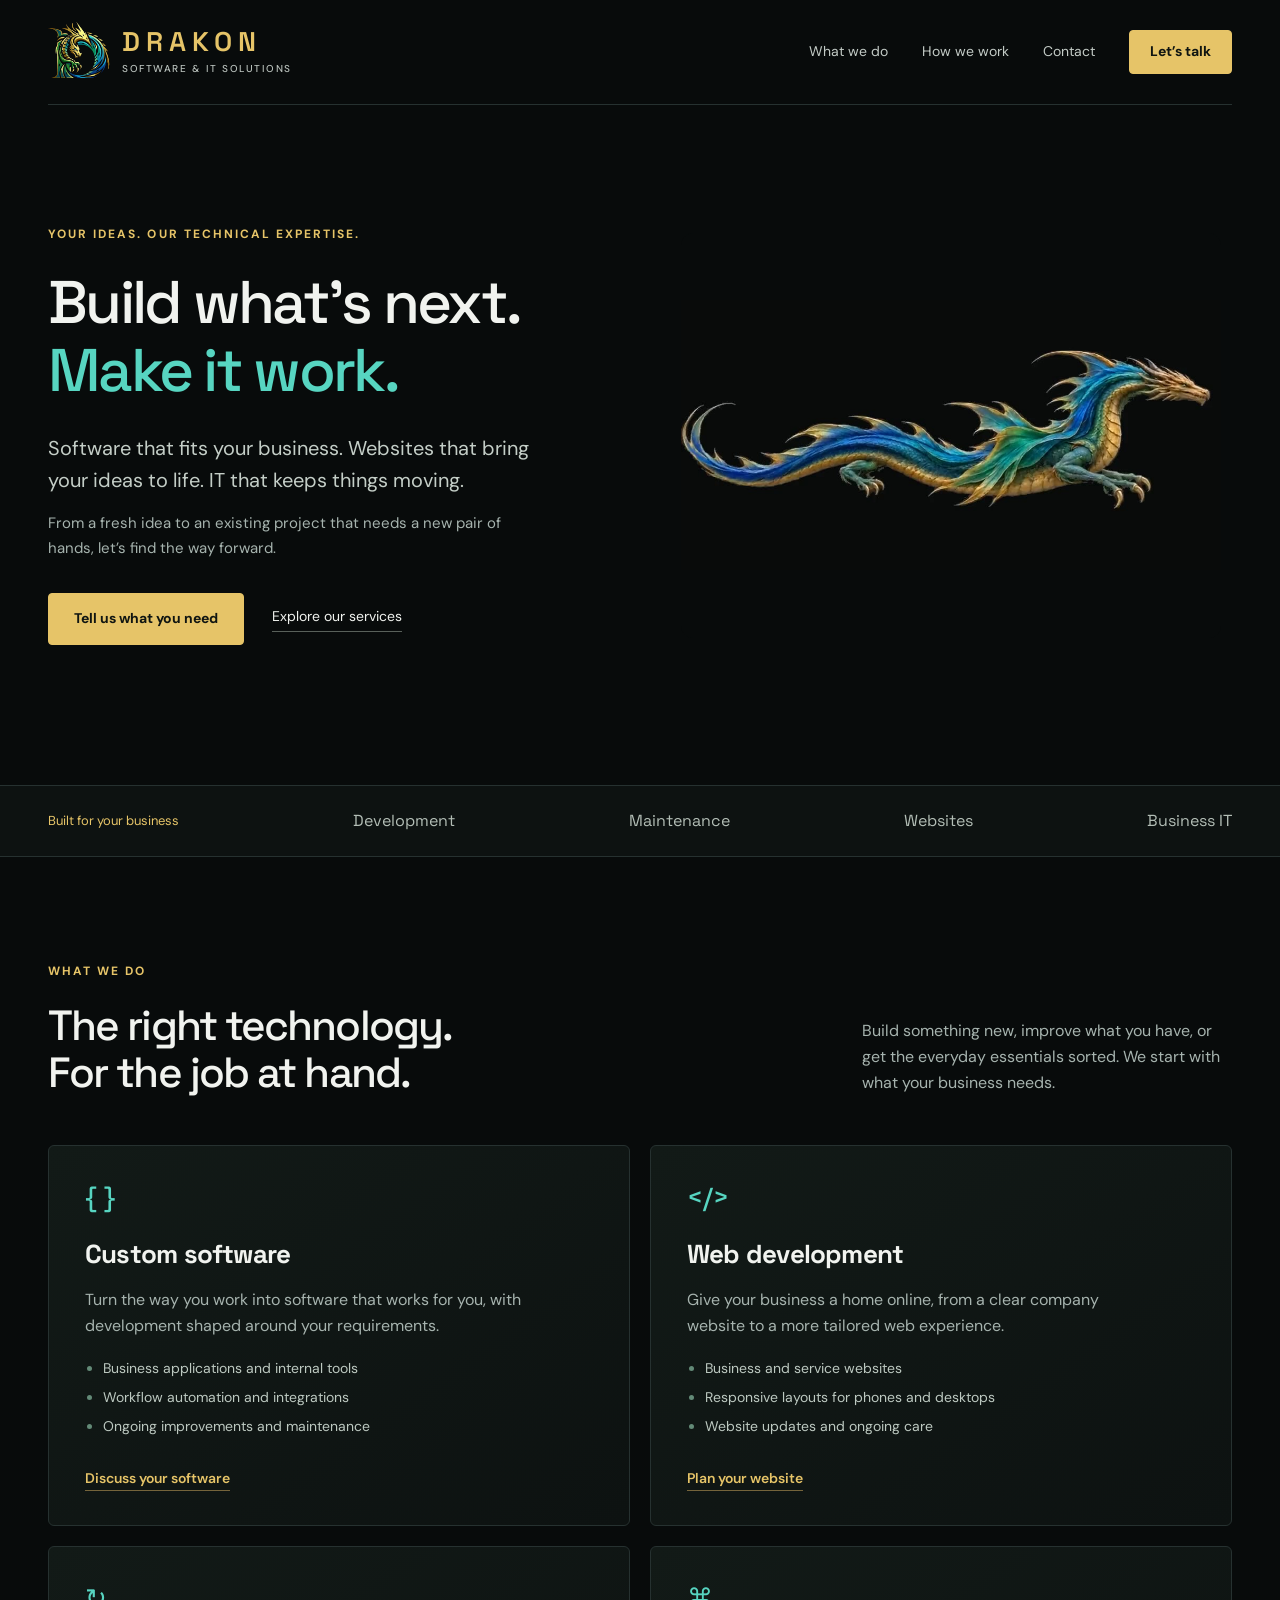
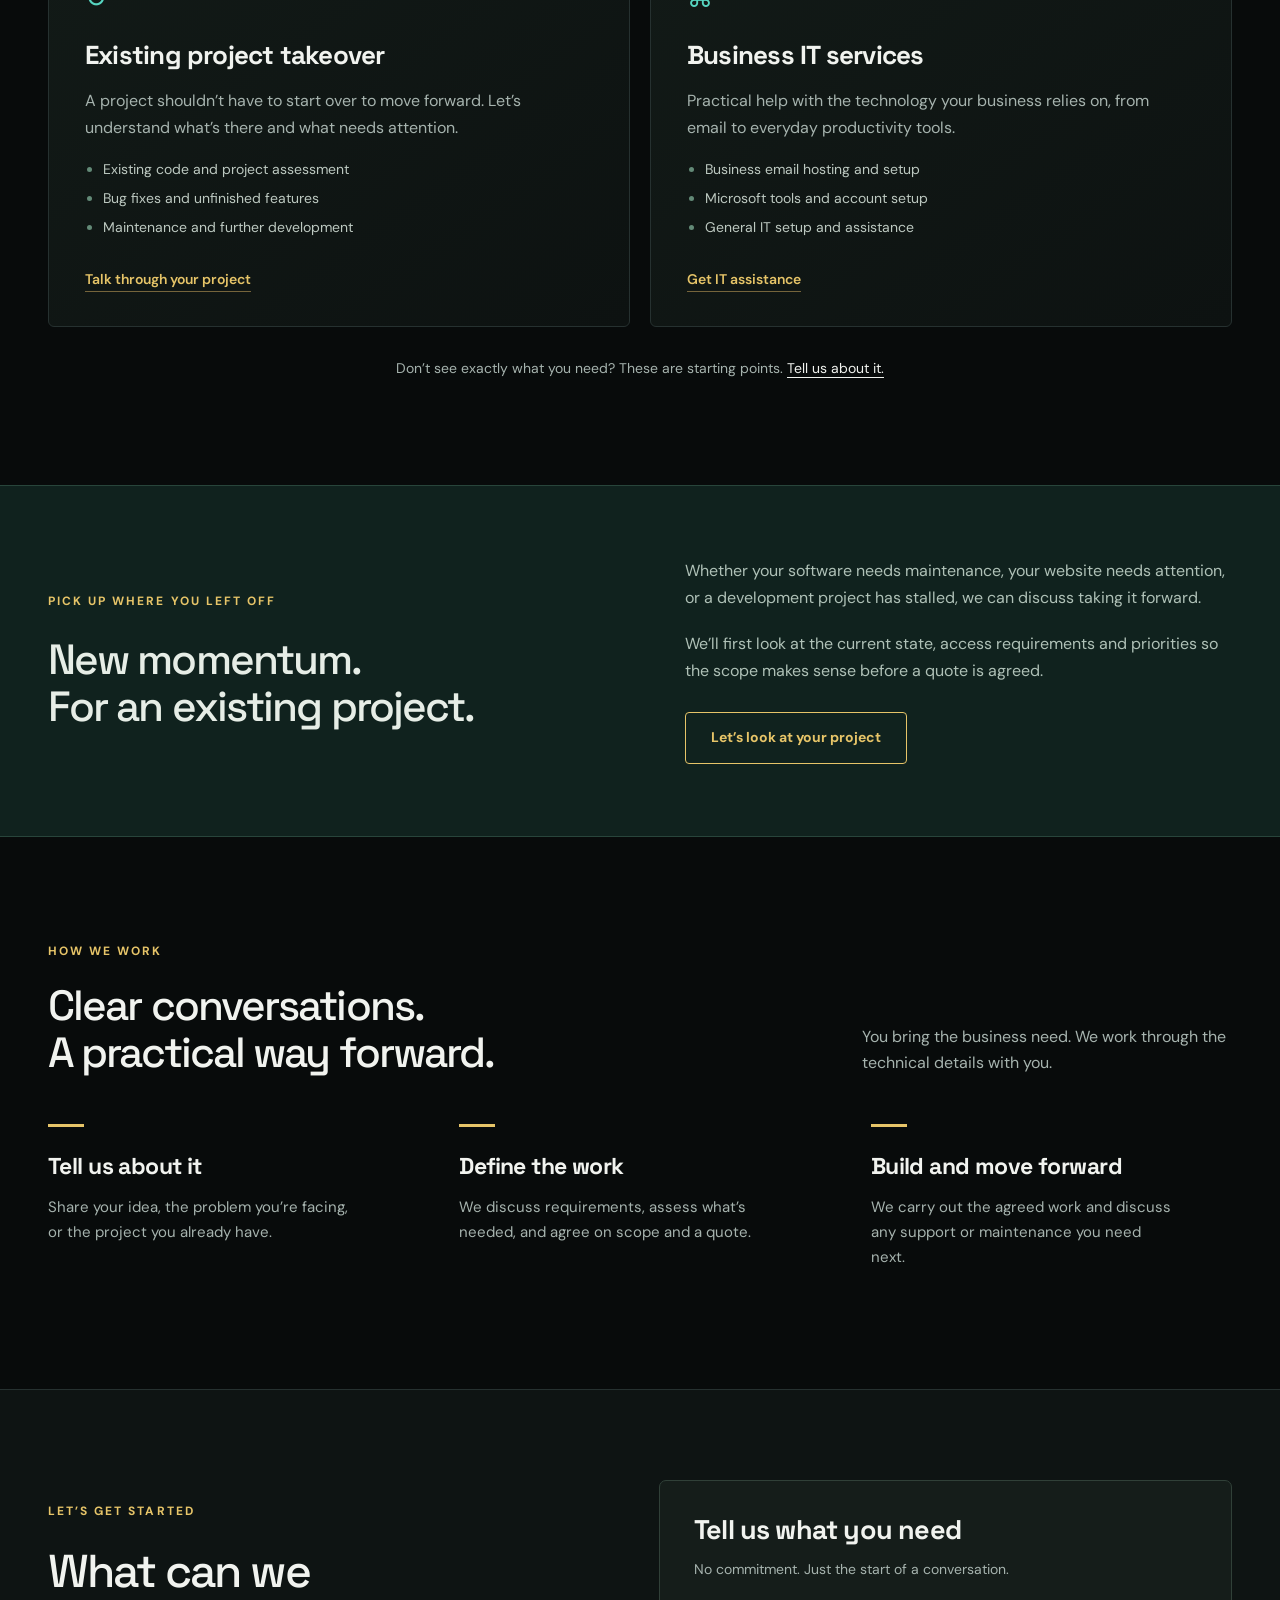
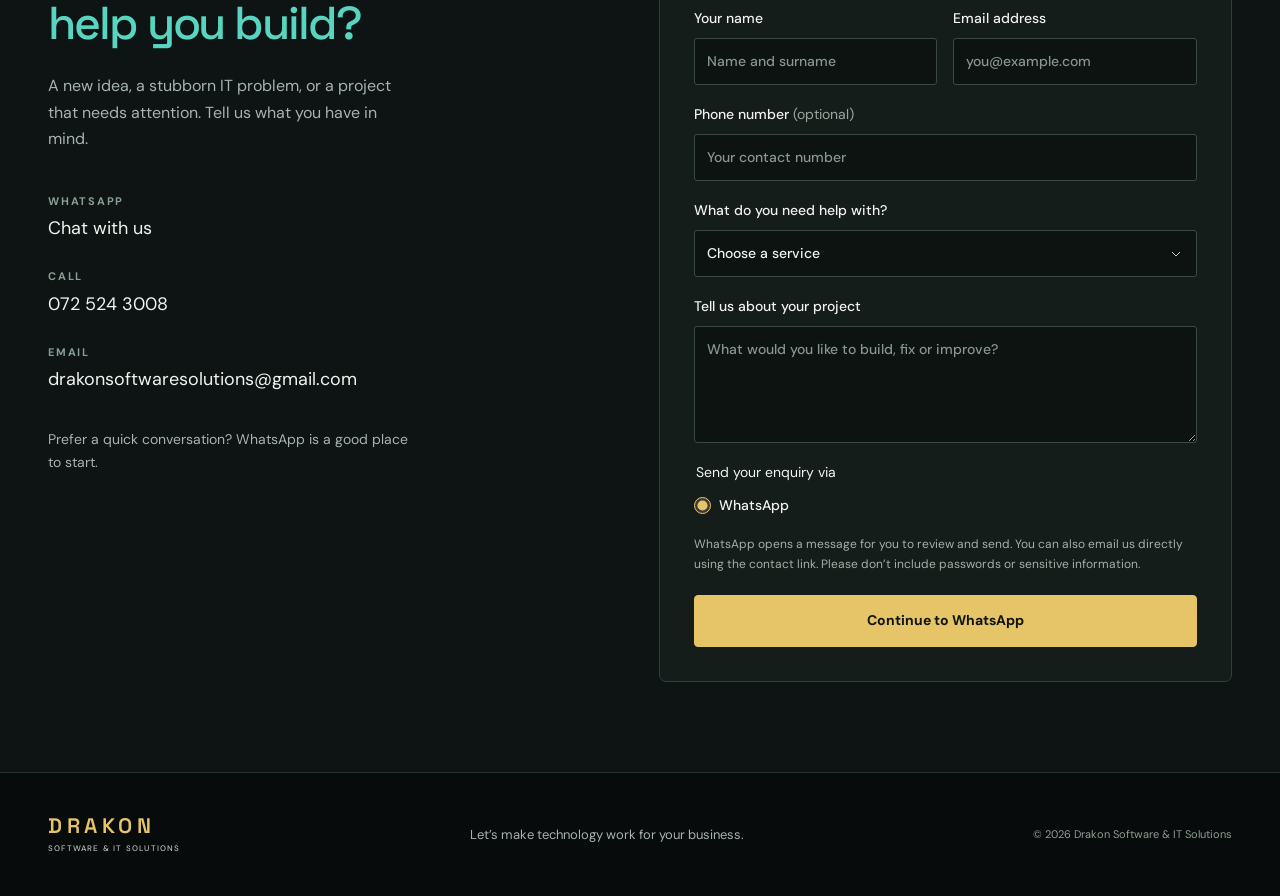
==== index.html @ 8f84fca7 "Blend dragon flight background into homepage Replace the grey video backdrop with the website dark b" ====
<!doctype html>
<html lang="en">
<head>
  <meta charset="utf-8"><meta name="viewport" content="width=device-width,initial-scale=1">
  <title>Drakon Software &amp; IT Solutions | Software, Websites &amp; IT</title>
  <meta name="description" content="Custom software development, maintenance, existing project takeovers, websites and practical business IT services. Talk to Drakon about your next project.">
  <meta name="theme-color" content="#080b0b">
  <link rel="stylesheet" href="styles.css?v=flight2"><script src="app.js?v=dragon1" defer></script><script type="module" src="dragon-video.js?v=1"></script>
</head>
<body>
  <a class="skip" href="#main">Skip to content</a>
  <header class="header"><a class="brand-lockup" href="#" aria-label="Drakon Software and IT Solutions home"><span class="header-logo" aria-hidden="true"><img src="drakon-primary.png" alt="" width="96" height="96"></span><span class="wordmark">DRAKON<span>SOFTWARE &amp; IT SOLUTIONS</span></span></a><button class="menu-toggle" aria-label="Open navigation" aria-expanded="false" aria-controls="navigation">Menu</button><nav id="navigation" aria-label="Main navigation"><a href="#services">What we do</a><a href="#approach">How we work</a><a href="#contact">Contact</a><a class="button small" href="#quote">Let’s talk</a></nav></header>
  <main id="main">
    <section class="hero wrap"><div class="hero-copy"><p class="eyebrow">YOUR IDEAS. OUR TECHNICAL EXPERTISE.</p><h1>Build what’s next.<br><span>Make it work.</span></h1><p class="intro">Software that fits your business. Websites that bring your ideas to life. IT that keeps things moving.</p><p class="hero-detail">From a fresh idea to an existing project that needs a new pair of hands, let’s find the way forward.</p><div class="actions"><a class="button" href="#quote">Tell us what you need</a><a class="text-link" href="#services">Explore our services</a></div></div><div class="hero-brand dragon-stage dragon-video-stage"><video class="dragon-video" autoplay muted loop playsinline preload="metadata" poster="drakon-flight-poster.jpg?v=2" width="1024" height="512" aria-label="Realistic gold, teal and blue Drakon dragon in circular flight"><source src="drakon-flight.mp4?v=2" type="video/mp4"></video><button class="dragon-video-control" type="button" aria-label="Pause dragon animation" aria-pressed="false"></button></div></section>
    <div class="service-strip"><div class="wrap strip-inner"><span>Built for your business</span><span>Development</span><span>Maintenance</span><span>Websites</span><span>Business IT</span></div></div>
    <section class="wrap section" id="services"><div class="section-heading"><div><p class="eyebrow">WHAT WE DO</p><h2>The right technology.<br>For the job at hand.</h2></div><p>Build something new, improve what you have, or get the everyday essentials sorted. We start with what your business needs.</p></div><div class="services-grid">
      <article class="service"><span class="service-icon" aria-hidden="true">{ }</span><h3>Custom software</h3><p>Turn the way you work into software that works for you, with development shaped around your requirements.</p><ul><li>Business applications and internal tools</li><li>Workflow automation and integrations</li><li>Ongoing improvements and maintenance</li></ul><a href="#quote" data-service="Custom software development">Discuss your software</a></article>
      <article class="service"><span class="service-icon" aria-hidden="true">&lt;/&gt;</span><h3>Web development</h3><p>Give your business a home online, from a clear company website to a more tailored web experience.</p><ul><li>Business and service websites</li><li>Responsive layouts for phones and desktops</li><li>Website updates and ongoing care</li></ul><a href="#quote" data-service="Website development">Plan your website</a></article>
      <article class="service"><span class="service-icon" aria-hidden="true">↻</span><h3>Existing project takeover</h3><p>A project shouldn’t have to start over to move forward. Let’s understand what’s there and what needs attention.</p><ul><li>Existing code and project assessment</li><li>Bug fixes and unfinished features</li><li>Maintenance and further development</li></ul><a href="#quote" data-service="Existing project takeover">Talk through your project</a></article>
      <article class="service"><span class="service-icon" aria-hidden="true">⌘</span><h3>Business IT services</h3><p>Practical help with the technology your business relies on, from email to everyday productivity tools.</p><ul><li>Business email hosting and setup</li><li>Microsoft tools and account setup</li><li>General IT setup and assistance</li></ul><a href="#quote" data-service="Business IT services">Get IT assistance</a></article>
    </div><p class="services-note">Don’t see exactly what you need? These are starting points. <a href="#quote" data-service="Something else">Tell us about it.</a></p></section>
    <section class="takeover"><div class="wrap takeover-inner"><div><p class="eyebrow">PICK UP WHERE YOU LEFT OFF</p><h2>New momentum.<br>For an existing project.</h2></div><div><p>Whether your software needs maintenance, your website needs attention, or a development project has stalled, we can discuss taking it forward.</p><p>We’ll first look at the current state, access requirements and priorities so the scope makes sense before a quote is agreed.</p><a class="button outline" href="#quote" data-service="Existing project takeover">Let’s look at your project</a></div></div></section>
    <section class="wrap section" id="approach"><div class="section-heading"><div><p class="eyebrow">HOW WE WORK</p><h2>Clear conversations.<br>A practical way forward.</h2></div><p>You bring the business need. We work through the technical details with you.</p></div><div class="steps"><article><span class="step-line"></span><h3>Tell us about it</h3><p>Share your idea, the problem you’re facing, or the project you already have.</p></article><article><span class="step-line"></span><h3>Define the work</h3><p>We discuss requirements, assess what’s needed, and agree on scope and a quote.</p></article><article><span class="step-line"></span><h3>Build and move forward</h3><p>We carry out the agreed work and discuss any support or maintenance you need next.</p></article></div></section>
    <section class="contact-section" id="contact"><div class="wrap contact-layout"><div class="contact-copy"><p class="eyebrow">LET’S GET STARTED</p><h2>What can we<br><span>help you build?</span></h2><p>A new idea, a stubborn IT problem, or a project that needs attention. Tell us what you have in mind.</p><div class="contact-links"><a href="https://wa.me/27725243008" target="_blank" rel="noopener noreferrer"><span>WHATSAPP</span>Chat with us</a><a href="tel:+27725243008"><span>CALL</span>072 524 3008</a><a href="mailto:drakonsoftwaresolutions@gmail.com"><span>EMAIL</span>drakonsoftwaresolutions@gmail.com</a></div><p class="contact-note">Prefer a quick conversation? WhatsApp is a good place to start.</p></div>
    <form id="quote" class="quote-form" data-email-endpoint=""><div class="spam-trap" aria-hidden="true"><label>Leave this field empty<input name="_gotcha" type="text" tabindex="-1" autocomplete="off"></label></div><h3>Tell us what you need</h3><p>No commitment. Just the start of a conversation.</p><div class="form-row"><label>Your name<input name="name" autocomplete="name" required maxlength="100" placeholder="Name and surname"></label><label>Email address<input type="email" name="email" autocomplete="email" required maxlength="200" placeholder="you@example.com"></label></div><label>Phone number <span class="optional">(optional)</span><input type="tel" name="phone" autocomplete="tel" maxlength="40" placeholder="Your contact number"></label><label>What do you need help with?<select name="service" required><option value="">Choose a service</option>Custom software development</option><option>Software maintenance</option><option>Existing project takeover</option><option>Website development</option><option>Business IT services</option><option>Something else</option></select></label><label>Tell us about your project<textarea name="details" required minlength="10" maxlength="5000" rows="4" placeholder="What would you like to build, fix or improve?"></textarea></label><fieldset><legend>Send your enquiry via</legend><label class="radio"><input type="radio" name="channel" value="whatsapp" checked> WhatsApp</label><label class="radio"><input type="radio" name="channel" value="email" disabled> Email</label></fieldset><p class="form-note">WhatsApp opens a message for you to review and send. You can also email us directly using the contact link. Please don’t include passwords or sensitive information.</p><button class="button submit" type="submit">Continue to WhatsApp</button><p class="form-status" role="status" aria-live="polite"></p></form></div></section>
  </main>
  <footer class="wrap footer"><a class="wordmark" href="#">DRAKON<span>SOFTWARE &amp; IT SOLUTIONS</span></a><p>Let’s make technology work for your business.</p><span>© <span id="year">2026</span> Drakon Software &amp; IT Solutions</span></footer>
</body></html>
---- styles.css ----
@import url('https://fonts.googleapis.com/css2?family=DM+Sans:wght@400;450;500;600;700&family=Space+Grotesk:wght@400;500;600;700&display=swap');
:root{color-scheme:dark;--bg:#080b0b;--panel:#101616;--line:#263130;--text:#f1f3ef;--muted:#a6b3ae;--gold:#e6c468;--teal:#57d5c1}*{box-sizing:border-box}html{scroll-behavior:smooth;scroll-padding-top:100px}body{margin:0;background:var(--bg);color:var(--text);font-family:'DM Sans',sans-serif;font-size:16px;line-height:1.65}a{color:inherit;text-decoration:none}button,input,textarea,select{font:inherit}button,a,input,textarea,select{-webkit-tap-highlight-color:transparent}a:focus-visible,button:focus-visible,input:focus-visible,select:focus-visible,textarea:focus-visible{outline:2px solid var(--teal);outline-offset:5px}.wrap{width:min(1200px,calc(100% - 96px));margin-inline:auto}.header{min-height:105px;width:min(1340px,calc(100% - 96px));margin:auto;display:flex;align-items:center;justify-content:space-between;gap:32px;border-bottom:1px solid var(--line)}.wordmark{font-family:'Space Grotesk',sans-serif;font-size:27px;font-weight:600;letter-spacing:.22em;line-height:1.25;color:var(--gold)}.wordmark span{display:block;color:#b9c1bc;font:500 10px/2 'DM Sans',sans-serif;letter-spacing:.15em}.header nav{display:flex;align-items:center;gap:34px;font-size:14px}.header nav>a:not(.button){color:#c3cbc6}.header nav>a:hover,.text-link:hover,.service a:hover{color:var(--gold)}.button{display:inline-flex;justify-content:center;align-items:center;min-height:52px;padding:13px 25px;background:var(--gold);border:1px solid var(--gold);border-radius:4px;color:#101511;font-weight:700;font-size:14px;cursor:pointer;transition:background .2s,transform .2s}.button:hover{background:#f4d788;transform:translateY(-2px)}.button.small{min-height:43px;padding:9px 20px}.menu-toggle{display:none}.hero{display:grid;grid-template-columns:1.1fr 1fr;align-items:center;gap:26px;min-height:680px;padding-block:65px 85px}.eyebrow{font-size:12px;letter-spacing:.17em;font-weight:700;color:var(--gold);margin:0 0 24px}h1,h2,h3{font-family:'Space Grotesk',sans-serif;letter-spacing:-.045em;line-height:1.12;margin:0}h1{font-size:clamp(44px,4.7vw,69px);font-weight:500}h1 span{color:var(--teal)}.intro{font-size:20px;line-height:1.6;color:#c4cec7;max-width:490px;margin:28px 0 15px}.hero-detail{font-size:15px;color:var(--muted);max-width:460px}.actions{display:flex;align-items:center;gap:28px;margin-top:32px}.text-link{font-size:14px;border-bottom:1px solid #58605a;padding-bottom:3px}.hero-brand{position:relative;isolation:isolate;background:#000;border-radius:50%;aspect-ratio:1;max-width:540px;width:100%}.hero-brand:before{content:'';position:absolute;inset:-12%;background:radial-gradient(ellipse,#163b2f55,transparent 67%);z-index:-1}.hero-brand img{width:100%;height:100%;object-fit:contain;border-radius:50%}.brand-caption{position:absolute;bottom:6.4%;left:0;width:100%;text-align:center;color:#aeb5ac;background:#000;font-size:12px;letter-spacing:.18em;line-height:2}.service-strip{border-block:1px solid var(--line);background:#0d1211}.strip-inner{display:flex;justify-content:space-between;gap:20px;align-items:center;padding-block:22px;color:#b3beb6;font-family:'Space Grotesk',sans-serif;font-size:16px}.strip-inner span:first-child{color:var(--gold);font-family:'DM Sans',sans-serif;font-size:13px}.section{padding-block:105px}.section-heading{display:flex;justify-content:space-between;gap:65px;align-items:flex-end;margin-bottom:48px}h2{font-size:clamp(34px,3.3vw,46px);font-weight:500}.section-heading>p{max-width:370px;color:var(--muted);margin:0}.section-heading .eyebrow{margin-bottom:20px}.services-grid{display:grid;grid-template-columns:repeat(2,1fr);gap:20px}.service{background:linear-gradient(145deg,#121a17,#0d1211);padding:34px 36px;border:1px solid var(--line);border-radius:6px;display:flex;flex-direction:column}.service-icon{font:500 26px 'Space Grotesk',sans-serif;color:var(--teal);margin-bottom:26px;letter-spacing:0}.service h3{font-size:26px;letter-spacing:-.03em}.service p{color:var(--muted);margin:18px 0 14px;max-width:470px}.service ul{padding-left:18px;margin:0 0 26px;font-size:14px;color:#bdc9c1}.service li{padding-block:3px}.service li::marker{color:#638a77}.service a{font-size:14px;font-weight:600;color:var(--gold);margin-top:auto;align-self:flex-start;border-bottom:1px solid #75643b}.services-note{text-align:center;color:var(--muted);font-size:14px;margin:30px 0 0}.services-note a{color:var(--text);text-decoration:underline;text-underline-offset:4px}.takeover{background:#10221e;border-block:1px solid #28453b;padding-block:72px}.takeover-inner{display:grid;grid-template-columns:1fr 1fr;gap:90px;align-items:center}.takeover h2{color:#e6ede6}.takeover p:not(.eyebrow){color:#afc1b7;margin:0 0 20px}.outline{color:var(--gold);background:transparent;margin-top:8px}.outline:hover{background:#21372b}.steps{display:grid;grid-template-columns:repeat(3,1fr);gap:50px}.step-line{display:block;width:36px;height:3px;background:var(--gold);margin-bottom:27px}.steps h3{font-size:23px;letter-spacing:-.025em}.steps p{color:var(--muted);font-size:15px;max-width:300px}.contact-section{padding-block:90px;background:#0e1413;border-block:1px solid var(--line)}.contact-layout{display:grid;grid-template-columns:1fr 1.1fr;gap:90px}.contact-copy{padding-top:22px}.contact-copy h2{font-size:clamp(38px,3.6vw,52px)}.contact-copy h2 span{color:var(--teal)}.contact-copy>p:not(.eyebrow){color:var(--muted);max-width:370px;margin-top:24px}.contact-links{display:grid;gap:26px;margin-top:40px}.contact-links a{font-size:18px;overflow-wrap:anywhere;line-height:1.5}.contact-links a:hover{color:var(--gold)}.contact-links span{display:block;color:#899f93;font-size:11px;font-weight:700;letter-spacing:.16em;margin-bottom:6px}.contact-copy .contact-note{font-size:14px;margin-top:35px!important}.quote-form{background:#151d1a;border:1px solid #304038;border-radius:7px;padding:34px}.quote-form h3{font-size:27px;letter-spacing:-.03em}.quote-form>p:first-of-type{color:var(--muted);font-size:14px;margin:12px 0 26px}.quote-form label{display:block;font-size:14px;font-weight:500;margin-bottom:18px}.form-row{display:grid;grid-template-columns:1fr 1fr;gap:16px}input:not([type=radio]),select,textarea{display:block;width:100%;background:#0c1310;color:var(--text);border:1px solid #394a41;border-radius:3px;margin-top:8px;padding:11px 12px;min-height:46px;font-size:14px}textarea{resize:vertical}input::placeholder,textarea::placeholder{color:#87978c;opacity:1}select{appearance:none;background-image:url("data:image/svg+xml,%3Csvg xmlns='http://www.w3.org/2000/svg' width='16' height='16' fill='none' stroke='%23c1cec5'%3E%3Cpath d='m4 6 4 4 4-4'/%3E%3C/svg%3E");background-repeat:no-repeat;background-position:right 12px center;padding-right:36px}.optional{color:#99a79e;font-weight:400}fieldset{border:0;margin:0 0 17px;padding:0;display:flex;gap:24px}legend{font-size:14px;margin-bottom:10px}.quote-form .radio{display:flex;align-items:center;gap:8px;font-size:14px;margin:0}input[type=radio]{accent-color:var(--gold);width:17px;height:17px;margin:0}.form-note{font-size:12px;color:#a2b1a6;line-height:1.7}.submit{width:100%;margin-top:8px}.form-status{font-size:13px;color:var(--teal);margin-bottom:0}.form-status:empty{display:none}.footer{padding-block:38px;display:flex;gap:24px;justify-content:space-between;align-items:center}.footer .wordmark{font-size:21px}.footer .wordmark span{font-size:8px}.footer>p{font-size:13px;color:var(--muted)}.footer>span{font-size:11px;color:#8e9e92}.skip{position:absolute;left:20px;top:-100px;padding:12px;background:var(--gold);color:#000;z-index:20}.skip:focus{top:10px}@media(min-width:1500px){.hero{min-height:760px}}@media(max-width:1000px){.wrap,.header{width:calc(100% - 56px)}.hero{min-height:600px}.hero h1{font-size:48px}.intro{font-size:18px}.actions{gap:18px;flex-wrap:wrap}.contact-layout,.takeover-inner{gap:45px}.quote-form{padding:26px}.form-row{grid-template-columns:1fr;gap:0}.brand-caption{font-size:10px}.header nav{gap:23px}.footer{flex-wrap:wrap}.steps{gap:28px}}@media(max-width:700px){html{scroll-padding-top:25px}.wrap,.header{width:calc(100% - 40px)}.header{min-height:88px;position:relative}.wordmark{font-size:24px}.wordmark span{font-size:9px}.menu-toggle{display:block;background:transparent;color:var(--text);border:1px solid var(--line);border-radius:3px;padding:8px 13px;font-size:14px}.header nav{display:none;position:absolute;top:87px;left:-20px;right:-20px;padding:25px;background:#101815;z-index:10;border-bottom:1px solid var(--line);align-items:stretch}.header nav.open{display:flex;flex-direction:column;gap:23px}.hero{grid-template-columns:1fr;gap:32px;padding-block:50px 40px}.hero h1{font-size:clamp(39px,9.5vw,60px)}.eyebrow{font-size:10px;margin-bottom:21px}.intro{font-size:18px;margin-top:24px}.hero-detail{font-size:14px}.hero-brand{max-width:360px;margin:auto}.brand-caption{font-size:10px}.actions{gap:22px}.strip-inner{flex-wrap:wrap;justify-content:center;font-size:13px;gap:9px 22px;padding-block:19px}.strip-inner span:first-child{width:100%;text-align:center;margin-bottom:5px}.section{padding-block:65px}.section-heading{display:block;margin-bottom:32px}.section-heading>p{margin-top:24px;max-width:none}h2{font-size:34px}.services-grid{grid-template-columns:1fr;gap:16px}.service{padding:28px}.service h3{font-size:25px}.service-icon{margin-bottom:20px}.service p{font-size:15px}.services-note{text-align:left}.takeover{padding-block:50px}.takeover-inner{grid-template-columns:1fr;gap:26px}.steps{grid-template-columns:1fr;gap:24px}.step-line{margin-bottom:20px}.steps p{max-width:none}.contact-section{padding-block:50px}.contact-layout{grid-template-columns:1fr;gap:38px}.contact-copy{padding-top:0}.contact-copy h2{font-size:40px}.contact-links{gap:22px;margin-top:30px}.contact-links a{font-size:16px}.quote-form{padding:23px 20px}.quote-form h3{font-size:25px}.footer{align-items:flex-start;flex-direction:column;gap:16px;padding-block:30px}.footer>p{margin:0}.footer>span{font-size:11px}}@media(prefers-reduced-motion:reduce){html{scroll-behavior:auto}*{transition:none!important}}

.hero-brand{background:transparent;mix-blend-mode:lighten}.hero-brand img{border-radius:0}

.hero-brand:before{inset:0}@media(max-width:700px){input:not([type=radio]),select,textarea{font-size:16px}.hero-brand{min-width:0}}

.brand-lockup{display:flex;align-items:center;gap:12px;flex-shrink:0}.header-logo{display:block;position:relative;width:62px;height:62px;overflow:hidden;mix-blend-mode:lighten}.header-logo img{position:absolute;width:160%;height:auto;max-width:none;left:-30%;top:-24%}.spam-trap{display:none!important}.submit:disabled{cursor:wait;opacity:.65;transform:none}.form-status.error{color:#f2bb92}@media(max-width:700px){.brand-lockup{gap:8px}.header-logo{width:47px;height:47px}.header .wordmark{font-size:21px}.header .wordmark span{font-size:8px}.header{gap:12px}}

.quote-form .radio[hidden]{display:none}.header-logo{clip-path:inset(0 0 5px 0)}

/* The hero uses only the dragon from the supplied artwork. */
.hero-brand.dragon-stage{border-radius:12px;overflow:hidden;isolation:isolate;mix-blend-mode:normal;background:radial-gradient(ellipse at 55% 45%,#12372b44,transparent 65%);aspect-ratio:1;max-width:540px}
.dragon-stage:before{display:none}
.dragon-canvas{display:block;position:absolute;inset:0;width:100%;height:100%;mix-blend-mode:lighten;opacity:0}
.dragon-ready .dragon-canvas{opacity:1}
.dragon-fallback{position:absolute;width:64%;height:58%;left:18%;top:18%;overflow:hidden;mix-blend-mode:lighten}
.dragon-fallback img{position:absolute!important;width:153.85%!important;height:auto!important;max-width:none;left:-26.15%;top:-25.42%;border-radius:0!important}
.dragon-ready .dragon-fallback{visibility:hidden}
.motion-toggle{position:absolute;bottom:12px;right:14px;background:#101a15dd;border:1px solid #3a5144;color:#b7c7bc;border-radius:4px;padding:7px 12px;font-size:12px;cursor:pointer;z-index:2}
.motion-toggle:hover{color:var(--gold);border-color:var(--gold)}
.motion-toggle[hidden]{display:none}
@media(max-width:700px){.hero-brand.dragon-stage{max-width:360px}.motion-toggle{bottom:5px;right:8px}}

.hero-brand.dragon-stage{background-color:var(--bg)}

.dragon-canvas{mix-blend-mode:normal;cursor:pointer}.dragon-canvas:focus-visible{outline:1px solid var(--gold);outline-offset:-5px;border-radius:12px}

/* Use the supplied long dragon artwork, without changing the header logo. */
.dragon-stage .dragon-fallback{inset:0;width:100%;height:100%;mix-blend-mode:lighten}
.dragon-stage .dragon-fallback img{inset:0!important;width:100%!important;height:100%!important;object-fit:contain}
.dragon-stage .dragon-canvas{mix-blend-mode:lighten;touch-action:manipulation}

/* Cinematic dragon video; the whole image is the pause/play target. */
.hero-brand.dragon-video-stage{aspect-ratio:4/3;background:var(--bg);border:0;max-width:540px;align-self:center}
.dragon-video{display:block;width:100%;height:100%;object-fit:contain}
.dragon-video-control{position:absolute;inset:0;width:100%;height:100%;border:0;background:transparent;cursor:pointer;touch-action:manipulation;border-radius:12px}
.dragon-video-control:focus-visible{outline:2px solid var(--gold);outline-offset:-5px}
@media(max-width:700px){.hero-brand.dragon-video-stage{max-width:100%}}
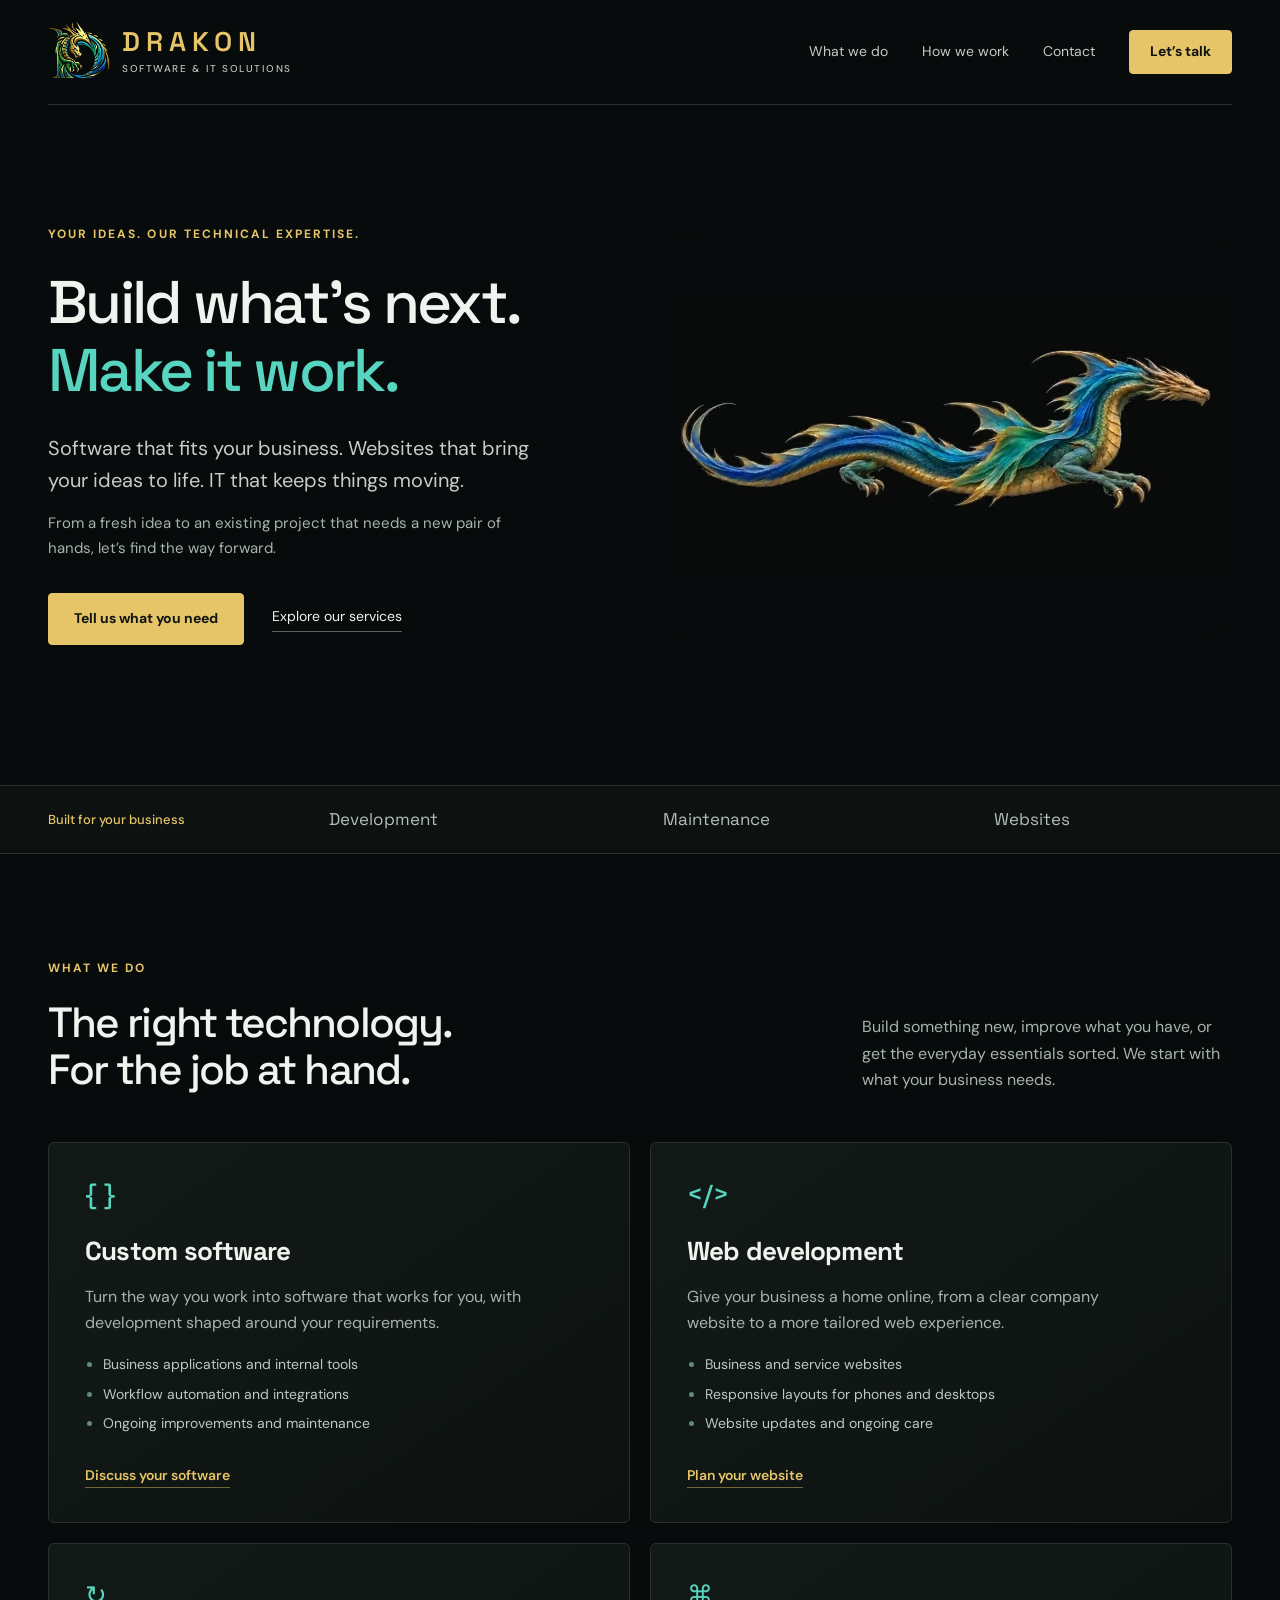
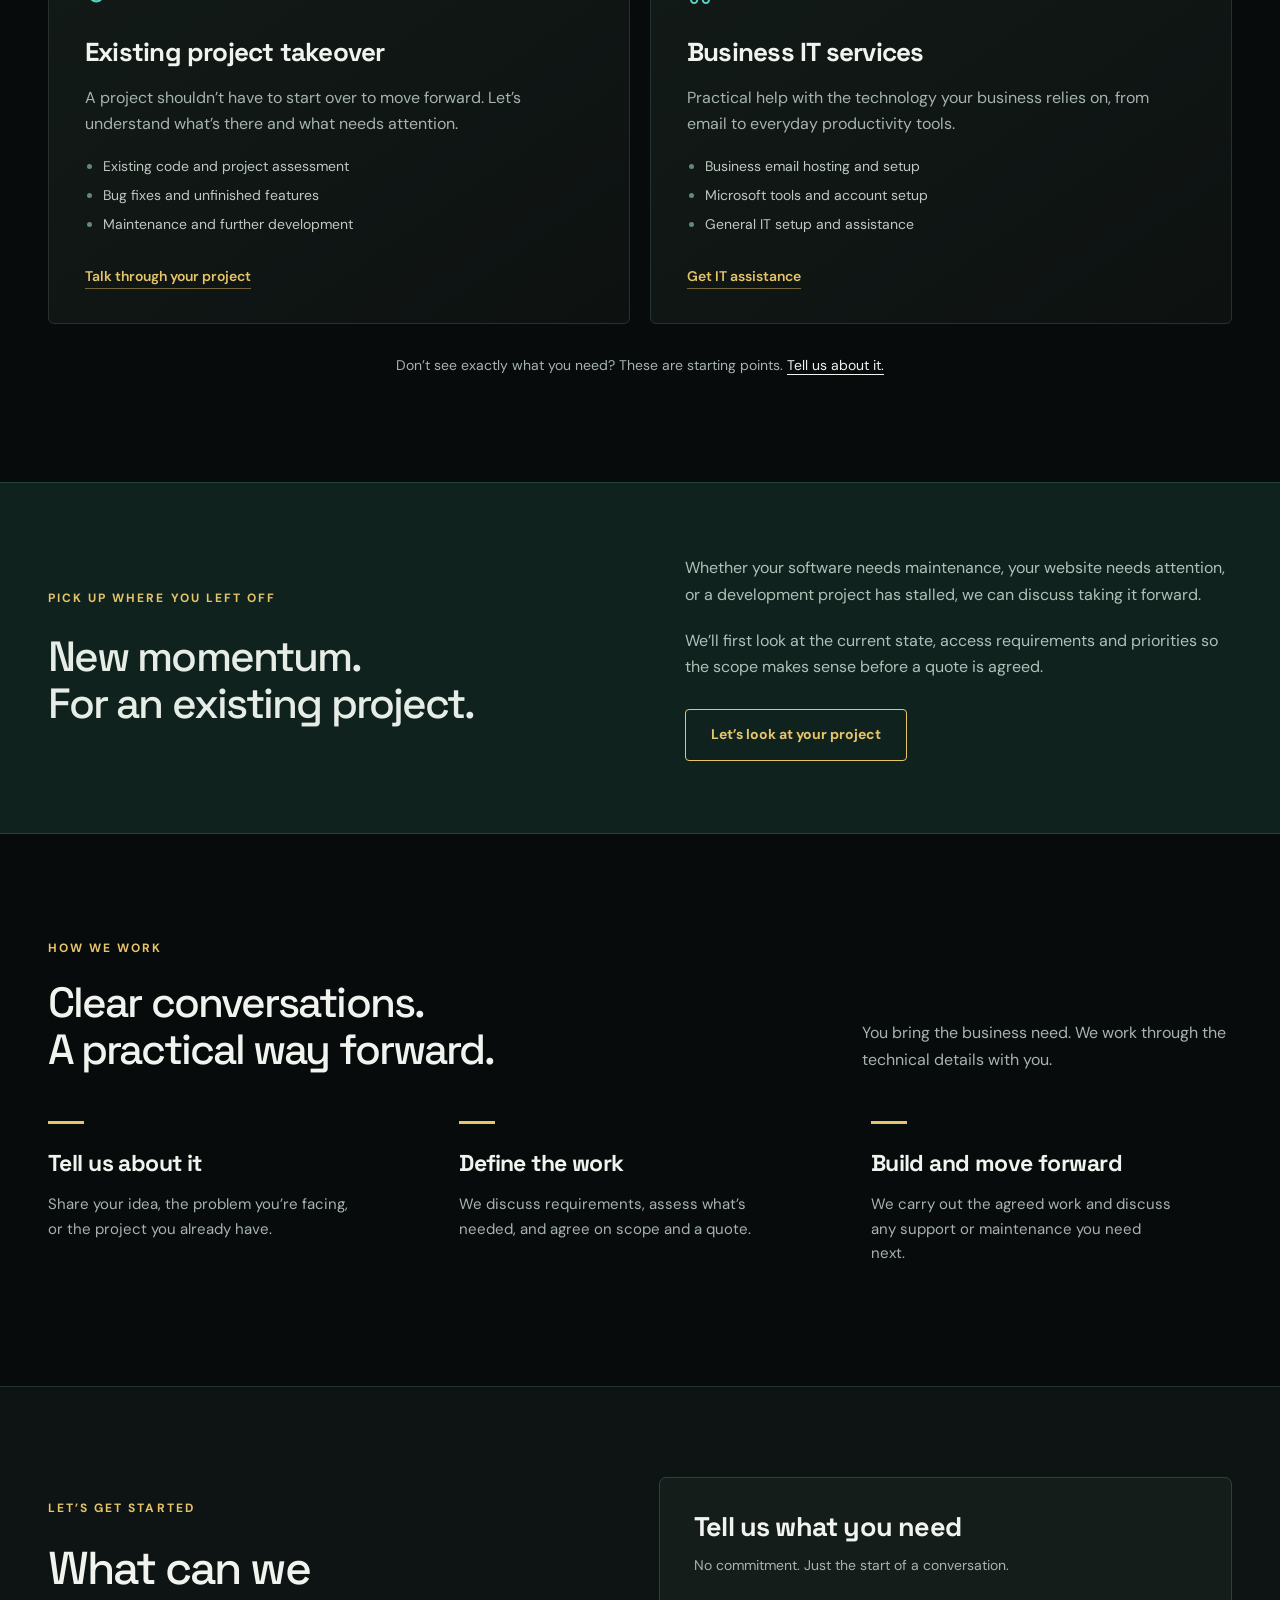
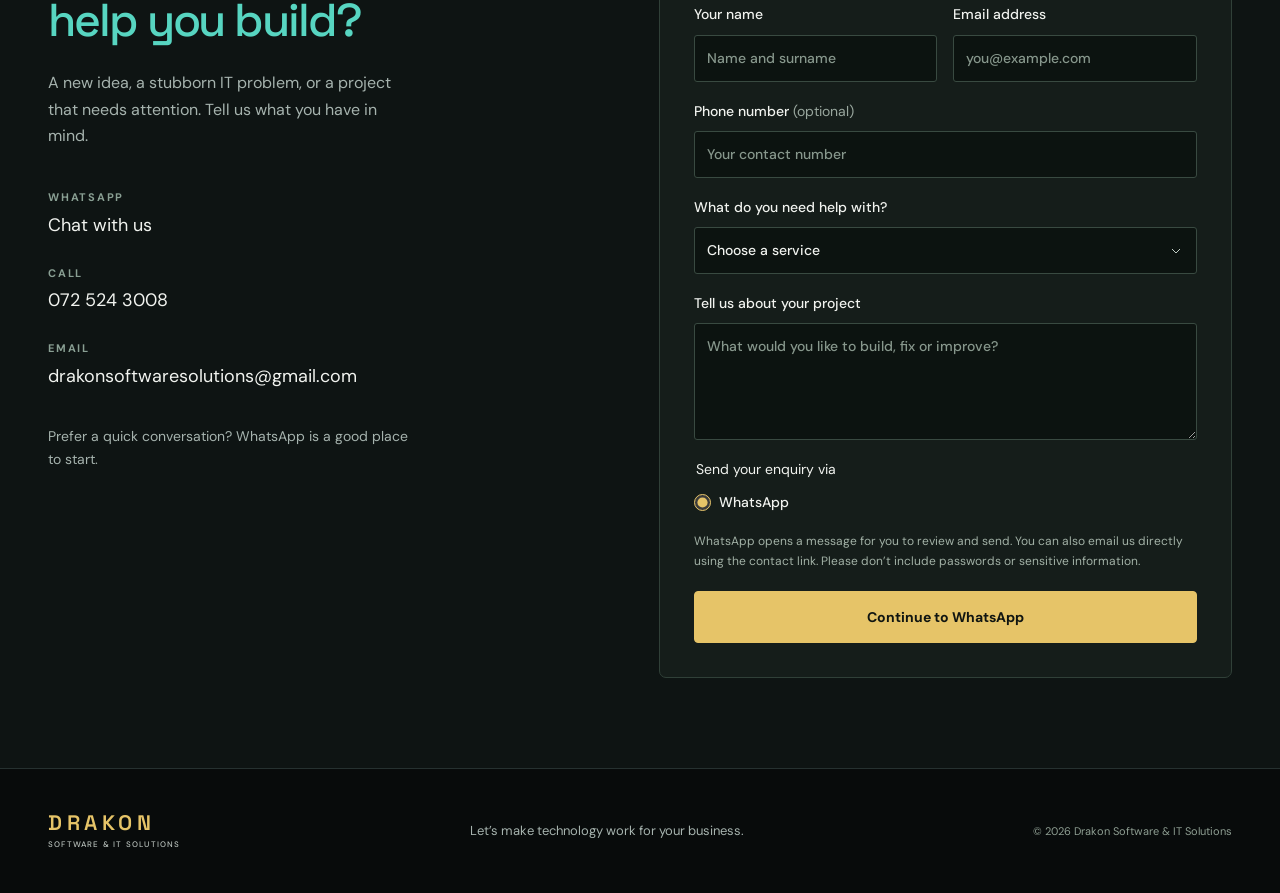
==== commit 83dcd10a: "Add scrolling services beside the fixed tagline Keep Built for your business stationary and move ser" ====
--- a/index.html
+++ b/index.html
@@ -5,14 +5,14 @@
   <title>Drakon Software &amp; IT Solutions | Software, Websites &amp; IT</title>
   <meta name="description" content="Custom software development, maintenance, existing project takeovers, websites and practical business IT services. Talk to Drakon about your next project.">
   <meta name="theme-color" content="#080b0b">
-  <link rel="stylesheet" href="styles.css?v=flight2"><script src="app.js?v=dragon1" defer></script><script type="module" src="dragon-video.js?v=1"></script>
+  <link rel="stylesheet" href="styles.css?v=ticker1"><script src="app.js?v=dragon1" defer></script><script type="module" src="dragon-video.js?v=1"></script>
 </head>
 <body>
   <a class="skip" href="#main">Skip to content</a>
   <header class="header"><a class="brand-lockup" href="#" aria-label="Drakon Software and IT Solutions home"><span class="header-logo" aria-hidden="true"><img src="drakon-primary.png" alt="" width="96" height="96"></span><span class="wordmark">DRAKON<span>SOFTWARE &amp; IT SOLUTIONS</span></span></a><button class="menu-toggle" aria-label="Open navigation" aria-expanded="false" aria-controls="navigation">Menu</button><nav id="navigation" aria-label="Main navigation"><a href="#services">What we do</a><a href="#approach">How we work</a><a href="#contact">Contact</a><a class="button small" href="#quote">Let’s talk</a></nav></header>
   <main id="main">
     <section class="hero wrap"><div class="hero-copy"><p class="eyebrow">YOUR IDEAS. OUR TECHNICAL EXPERTISE.</p><h1>Build what’s next.<br><span>Make it work.</span></h1><p class="intro">Software that fits your business. Websites that bring your ideas to life. IT that keeps things moving.</p><p class="hero-detail">From a fresh idea to an existing project that needs a new pair of hands, let’s find the way forward.</p><div class="actions"><a class="button" href="#quote">Tell us what you need</a><a class="text-link" href="#services">Explore our services</a></div></div><div class="hero-brand dragon-stage dragon-video-stage"><video class="dragon-video" autoplay muted loop playsinline preload="metadata" poster="drakon-flight-poster.jpg?v=2" width="1024" height="512" aria-label="Realistic gold, teal and blue Drakon dragon in circular flight"><source src="drakon-flight.mp4?v=2" type="video/mp4"></video><button class="dragon-video-control" type="button" aria-label="Pause dragon animation" aria-pressed="false"></button></div></section>
-    <div class="service-strip"><div class="wrap strip-inner"><span>Built for your business</span><span>Development</span><span>Maintenance</span><span>Websites</span><span>Business IT</span></div></div>
+    <div class="service-strip"><div class="wrap strip-inner"><span class="strip-tagline">Built for your business</span><div class="services-ticker" tabindex="0" role="group" aria-label="Our services. Focus or hover to pause scrolling."><div class="ticker-track"><ul class="ticker-group" aria-label="Services"><li>Development</li><li>Maintenance</li><li>Websites</li><li>Business IT</li></ul><ul class="ticker-group" aria-hidden="true"><li>Development</li><li>Maintenance</li><li>Websites</li><li>Business IT</li></ul></div></div></div></div>
     <section class="wrap section" id="services"><div class="section-heading"><div><p class="eyebrow">WHAT WE DO</p><h2>The right technology.<br>For the job at hand.</h2></div><p>Build something new, improve what you have, or get the everyday essentials sorted. We start with what your business needs.</p></div><div class="services-grid">
       <article class="service"><span class="service-icon" aria-hidden="true">{ }</span><h3>Custom software</h3><p>Turn the way you work into software that works for you, with development shaped around your requirements.</p><ul><li>Business applications and internal tools</li><li>Workflow automation and integrations</li><li>Ongoing improvements and maintenance</li></ul><a href="#quote" data-service="Custom software development">Discuss your software</a></article>
       <article class="service"><span class="service-icon" aria-hidden="true">&lt;/&gt;</span><h3>Web development</h3><p>Give your business a home online, from a clear company website to a more tailored web experience.</p><ul><li>Business and service websites</li><li>Responsive layouts for phones and desktops</li><li>Website updates and ongoing care</li></ul><a href="#quote" data-service="Website development">Plan your website</a></article>
--- a/styles.css
+++ b/styles.css
@@ -37,3 +37,16 @@
 .dragon-video-control{position:absolute;inset:0;width:100%;height:100%;border:0;background:transparent;cursor:pointer;touch-action:manipulation;border-radius:12px}
 .dragon-video-control:focus-visible{outline:2px solid var(--gold);outline-offset:-5px}
 @media(max-width:700px){.hero-brand.dragon-video-stage{max-width:100%}}
+
+/* The tagline stays anchored while the services flow past it. */
+.service-strip .strip-inner{display:flex;flex-wrap:nowrap;justify-content:flex-start;gap:32px;padding-block:20px;min-width:0}
+.service-strip .strip-tagline{flex:0 0 auto;width:auto;margin:0;text-align:left;font:500 14px/1.5 'DM Sans',sans-serif;color:var(--gold);position:relative;z-index:1}
+.services-ticker{flex:1;min-width:0;overflow:hidden;mask-image:linear-gradient(to right,transparent,#000 22px,#000 calc(100% - 22px),transparent)}
+.ticker-track{display:flex;width:max-content;animation:services-scroll 26s linear infinite}
+.ticker-group{display:flex;align-items:center;justify-content:space-around;gap:64px;list-style:none;padding:0 32px;margin:0;flex-shrink:0;min-width:max(760px,100vw)}
+.ticker-group li{white-space:nowrap;font:400 17px/1.6 'Space Grotesk',sans-serif;color:#b3beb6}
+.services-ticker:hover .ticker-track,.services-ticker:focus-within .ticker-track{animation-play-state:paused}
+.services-ticker:focus-visible{outline:1px solid var(--teal);outline-offset:4px}
+@keyframes services-scroll{to{transform:translateX(-50%)}}
+@media(max-width:700px){.service-strip .strip-inner{gap:20px;padding-block:18px}.service-strip .strip-tagline{flex-basis:118px;font-size:14px}.ticker-group{min-width:600px;gap:42px;padding-inline:21px}.ticker-group li{font-size:16px}.services-ticker{mask-image:linear-gradient(to right,transparent,#000 12px,#000 calc(100% - 12px),transparent)}}
+@media(prefers-reduced-motion:reduce){.services-ticker{overflow-x:auto;mask-image:none}.ticker-track{animation:none}.ticker-group{min-width:0;gap:24px;padding:0 12px}.ticker-group[aria-hidden="true"]{display:none}}
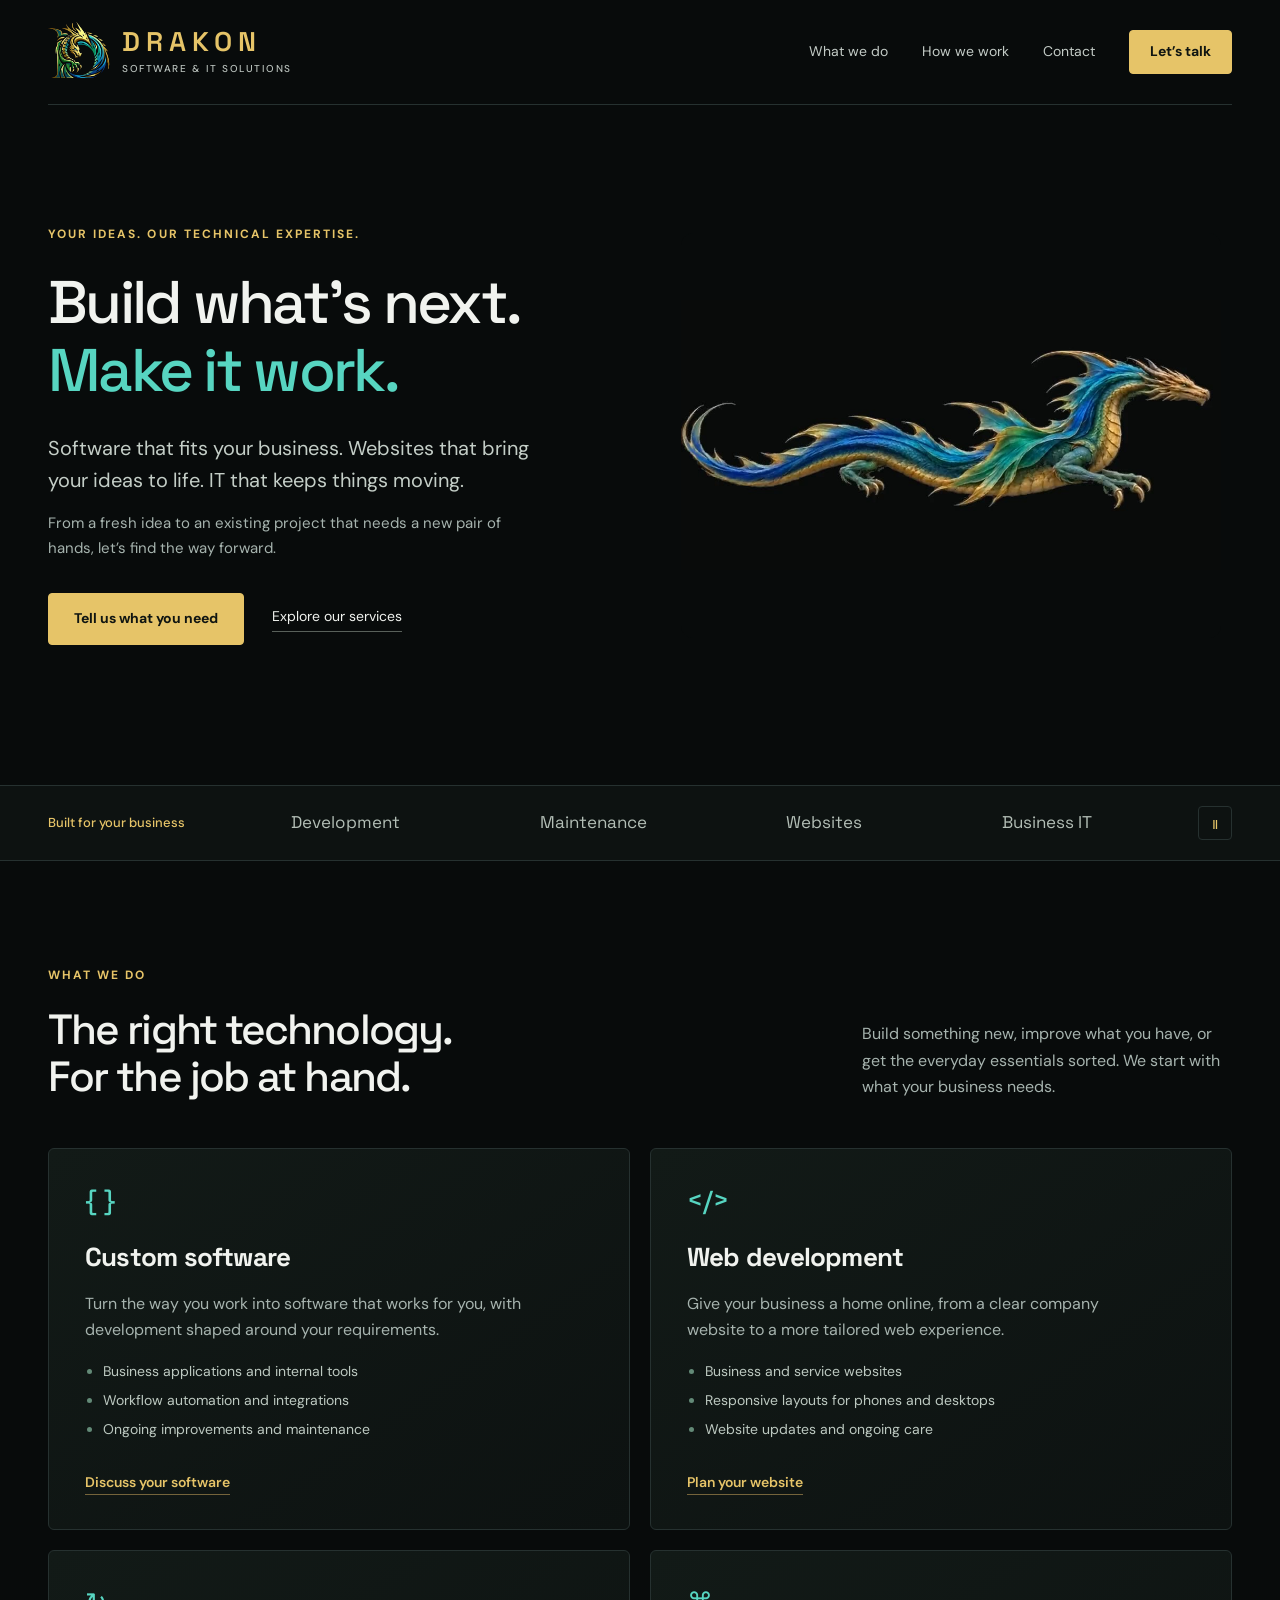
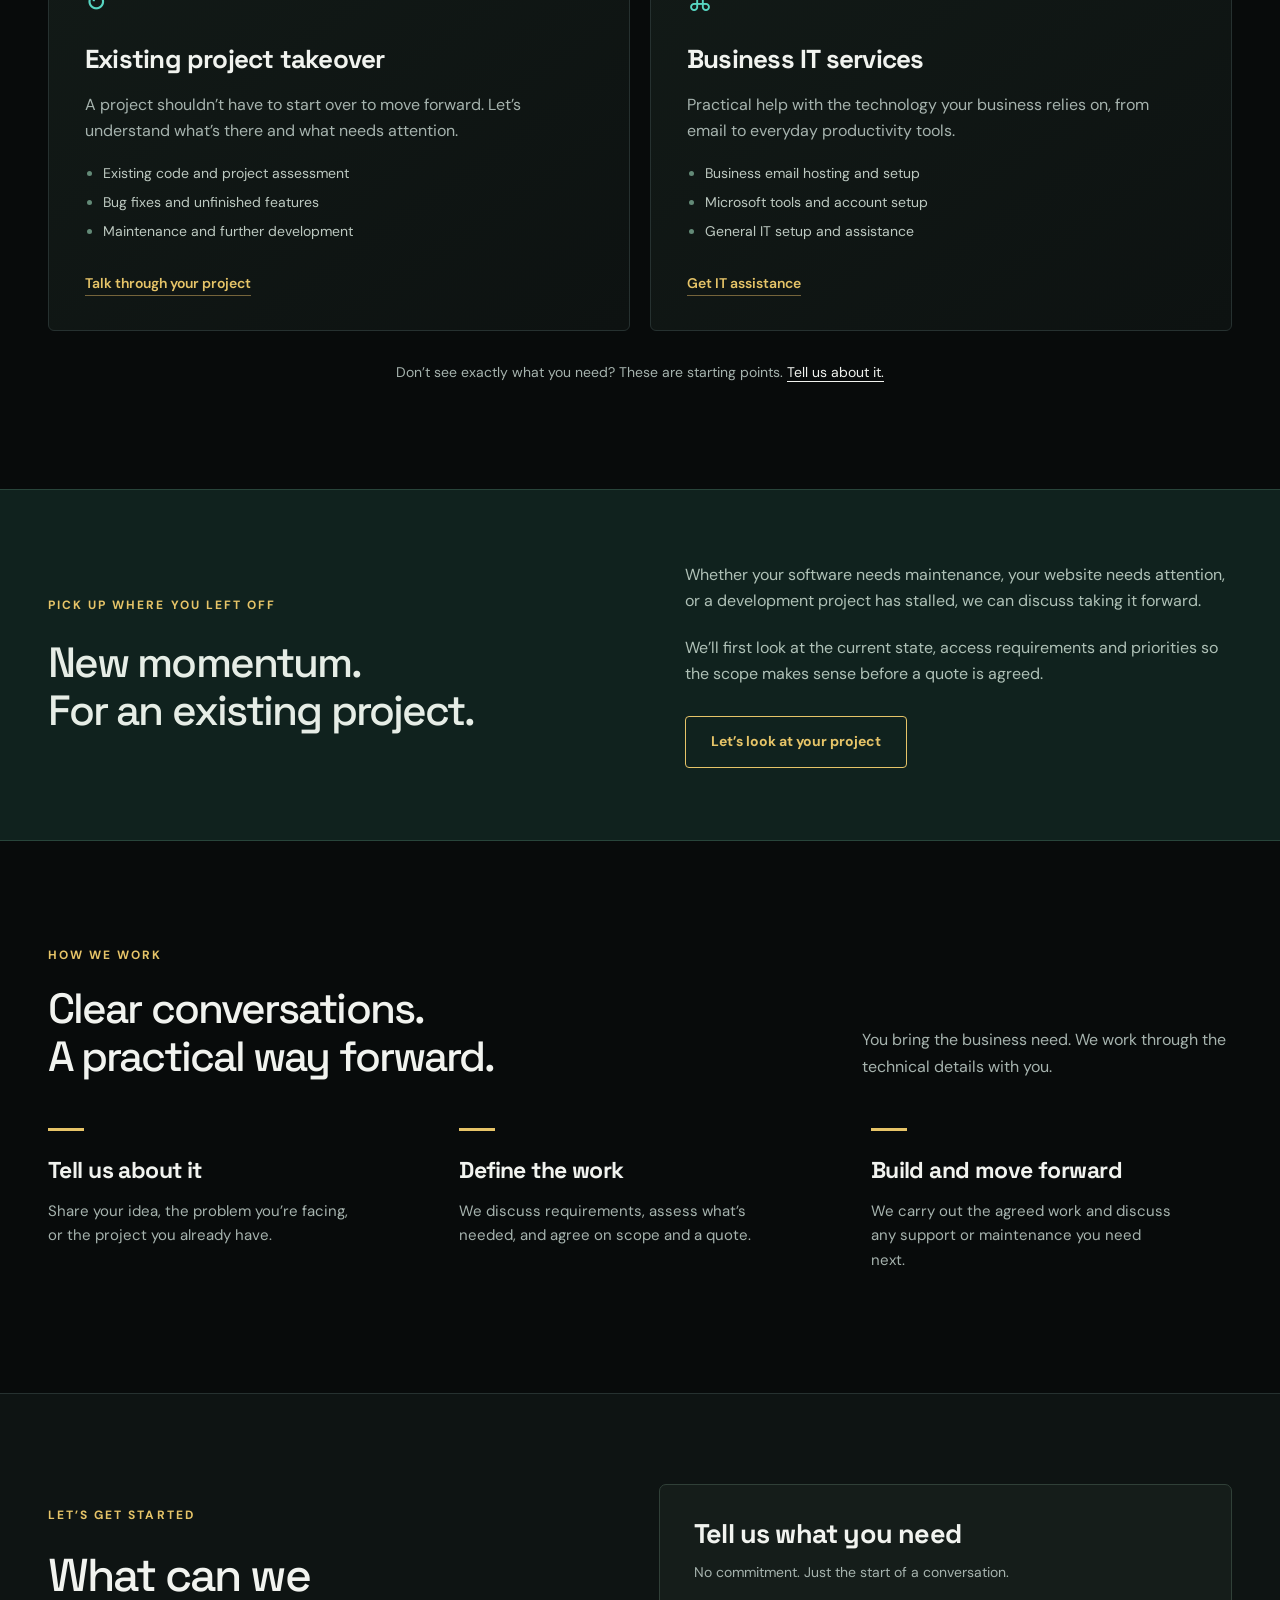
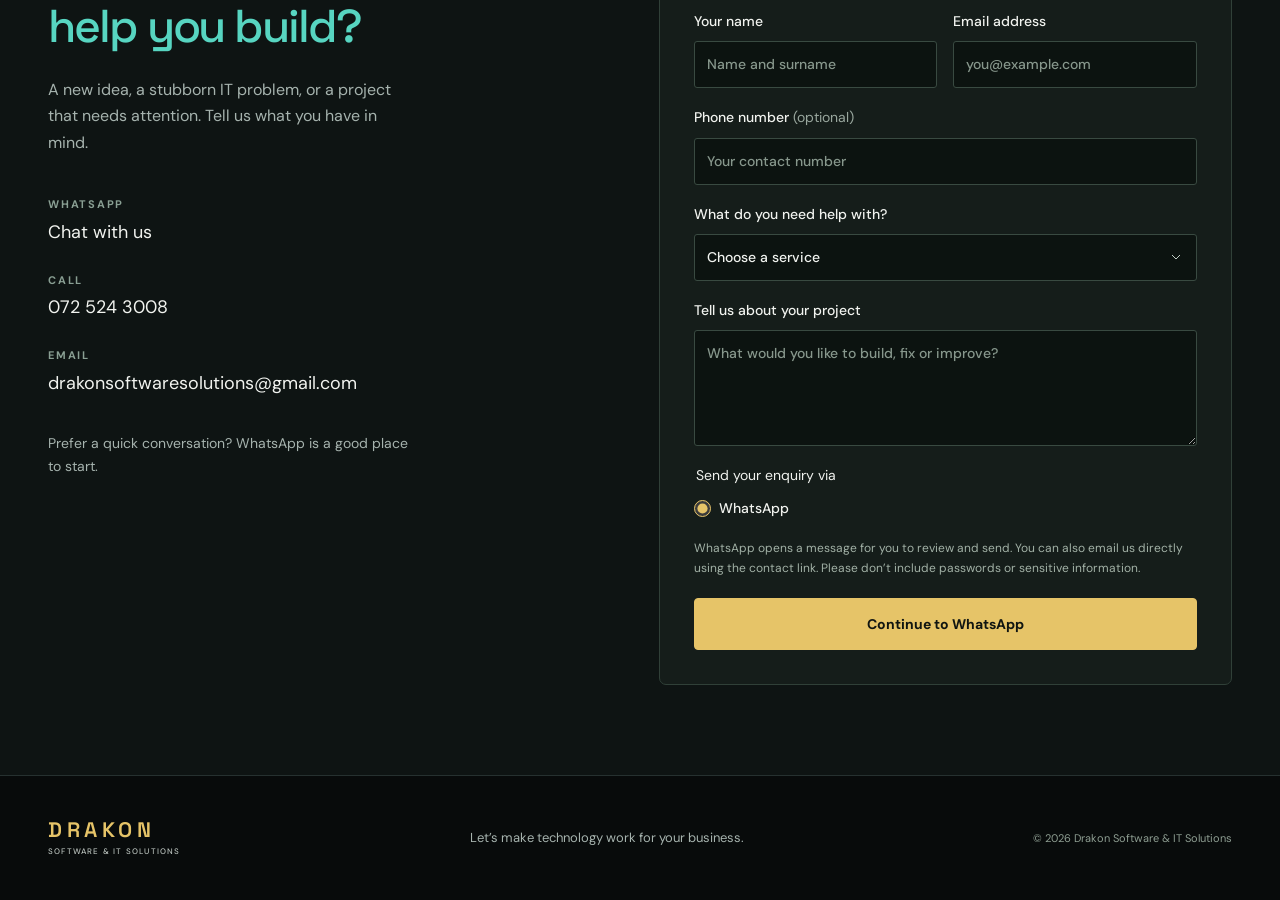
==== commit 9b416901: "Fix ticker scrolling and distribute service spacing Restore automatic ticker motion with an explicit" ====
--- a/index.html
+++ b/index.html
@@ -5,14 +5,14 @@
   <title>Drakon Software &amp; IT Solutions | Software, Websites &amp; IT</title>
   <meta name="description" content="Custom software development, maintenance, existing project takeovers, websites and practical business IT services. Talk to Drakon about your next project.">
   <meta name="theme-color" content="#080b0b">
-  <link rel="stylesheet" href="styles.css?v=ticker1"><script src="app.js?v=dragon1" defer></script><script type="module" src="dragon-video.js?v=1"></script>
+  <link rel="stylesheet" href="styles.css?v=ticker2"><script src="app.js?v=ticker2" defer></script><script type="module" src="dragon-video.js?v=1"></script>
 </head>
 <body>
   <a class="skip" href="#main">Skip to content</a>
   <header class="header"><a class="brand-lockup" href="#" aria-label="Drakon Software and IT Solutions home"><span class="header-logo" aria-hidden="true"><img src="drakon-primary.png" alt="" width="96" height="96"></span><span class="wordmark">DRAKON<span>SOFTWARE &amp; IT SOLUTIONS</span></span></a><button class="menu-toggle" aria-label="Open navigation" aria-expanded="false" aria-controls="navigation">Menu</button><nav id="navigation" aria-label="Main navigation"><a href="#services">What we do</a><a href="#approach">How we work</a><a href="#contact">Contact</a><a class="button small" href="#quote">Let’s talk</a></nav></header>
   <main id="main">
     <section class="hero wrap"><div class="hero-copy"><p class="eyebrow">YOUR IDEAS. OUR TECHNICAL EXPERTISE.</p><h1>Build what’s next.<br><span>Make it work.</span></h1><p class="intro">Software that fits your business. Websites that bring your ideas to life. IT that keeps things moving.</p><p class="hero-detail">From a fresh idea to an existing project that needs a new pair of hands, let’s find the way forward.</p><div class="actions"><a class="button" href="#quote">Tell us what you need</a><a class="text-link" href="#services">Explore our services</a></div></div><div class="hero-brand dragon-stage dragon-video-stage"><video class="dragon-video" autoplay muted loop playsinline preload="metadata" poster="drakon-flight-poster.jpg?v=2" width="1024" height="512" aria-label="Realistic gold, teal and blue Drakon dragon in circular flight"><source src="drakon-flight.mp4?v=2" type="video/mp4"></video><button class="dragon-video-control" type="button" aria-label="Pause dragon animation" aria-pressed="false"></button></div></section>
-    <div class="service-strip"><div class="wrap strip-inner"><span class="strip-tagline">Built for your business</span><div class="services-ticker" tabindex="0" role="group" aria-label="Our services. Focus or hover to pause scrolling."><div class="ticker-track"><ul class="ticker-group" aria-label="Services"><li>Development</li><li>Maintenance</li><li>Websites</li><li>Business IT</li></ul><ul class="ticker-group" aria-hidden="true"><li>Development</li><li>Maintenance</li><li>Websites</li><li>Business IT</li></ul></div></div></div></div>
+    <div class="service-strip"><div class="wrap strip-inner"><span class="strip-tagline">Built for your business</span><div class="services-ticker" role="group" aria-label="Our services"><div class="ticker-track"><ul class="ticker-group" aria-label="Services"><li>Development</li><li>Maintenance</li><li>Websites</li><li>Business IT</li></ul><ul class="ticker-group" aria-hidden="true"><li>Development</li><li>Maintenance</li><li>Websites</li><li>Business IT</li></ul></div></div><button class="ticker-toggle" type="button" aria-label="Pause services scrolling" aria-pressed="false"><span aria-hidden="true">Ⅱ</span></button></div></div>
     <section class="wrap section" id="services"><div class="section-heading"><div><p class="eyebrow">WHAT WE DO</p><h2>The right technology.<br>For the job at hand.</h2></div><p>Build something new, improve what you have, or get the everyday essentials sorted. We start with what your business needs.</p></div><div class="services-grid">
       <article class="service"><span class="service-icon" aria-hidden="true">{ }</span><h3>Custom software</h3><p>Turn the way you work into software that works for you, with development shaped around your requirements.</p><ul><li>Business applications and internal tools</li><li>Workflow automation and integrations</li><li>Ongoing improvements and maintenance</li></ul><a href="#quote" data-service="Custom software development">Discuss your software</a></article>
       <article class="service"><span class="service-icon" aria-hidden="true">&lt;/&gt;</span><h3>Web development</h3><p>Give your business a home online, from a clear company website to a more tailored web experience.</p><ul><li>Business and service websites</li><li>Responsive layouts for phones and desktops</li><li>Website updates and ongoing care</li></ul><a href="#quote" data-service="Website development">Plan your website</a></article>
--- a/styles.css
+++ b/styles.css
@@ -38,15 +38,15 @@
 .dragon-video-control:focus-visible{outline:2px solid var(--gold);outline-offset:-5px}
 @media(max-width:700px){.hero-brand.dragon-video-stage{max-width:100%}}
 
-/* The tagline stays anchored while the services flow past it. */
+/* The tagline stays anchored while evenly spaced services scroll. */
 .service-strip .strip-inner{display:flex;flex-wrap:nowrap;justify-content:flex-start;gap:32px;padding-block:20px;min-width:0}
-.service-strip .strip-tagline{flex:0 0 auto;width:auto;margin:0;text-align:left;font:500 14px/1.5 'DM Sans',sans-serif;color:var(--gold);position:relative;z-index:1}
-.services-ticker{flex:1;min-width:0;overflow:hidden;mask-image:linear-gradient(to right,transparent,#000 22px,#000 calc(100% - 22px),transparent)}
-.ticker-track{display:flex;width:max-content;animation:services-scroll 26s linear infinite}
-.ticker-group{display:flex;align-items:center;justify-content:space-around;gap:64px;list-style:none;padding:0 32px;margin:0;flex-shrink:0;min-width:max(760px,100vw)}
+.service-strip .strip-tagline{flex:0 0 auto;width:auto;margin:0;text-align:left;font:500 14px/1.5 'DM Sans',sans-serif;color:var(--gold)}
+.services-ticker{flex:1;min-width:0;overflow:hidden;mask-image:linear-gradient(to right,transparent,#000 16px,#000 calc(100% - 16px),transparent)}
+.ticker-track{display:flex;width:max-content;animation:services-scroll var(--ticker-duration,26s) linear infinite;will-change:transform}
+.ticker-group{display:flex;align-items:center;justify-content:space-around;gap:40px;list-style:none;padding:0 24px;margin:0;flex:0 0 auto;width:max(650px,var(--ticker-width,850px))}
 .ticker-group li{white-space:nowrap;font:400 17px/1.6 'Space Grotesk',sans-serif;color:#b3beb6}
-.services-ticker:hover .ticker-track,.services-ticker:focus-within .ticker-track{animation-play-state:paused}
-.services-ticker:focus-visible{outline:1px solid var(--teal);outline-offset:4px}
+.services-ticker.is-paused .ticker-track{animation-play-state:paused}
+.ticker-toggle{flex:0 0 34px;width:34px;height:34px;padding:0;border:1px solid var(--line);border-radius:4px;background:transparent;color:var(--gold);cursor:pointer;font-size:18px;line-height:1}
+.ticker-toggle:hover{border-color:var(--gold)}
 @keyframes services-scroll{to{transform:translateX(-50%)}}
-@media(max-width:700px){.service-strip .strip-inner{gap:20px;padding-block:18px}.service-strip .strip-tagline{flex-basis:118px;font-size:14px}.ticker-group{min-width:600px;gap:42px;padding-inline:21px}.ticker-group li{font-size:16px}.services-ticker{mask-image:linear-gradient(to right,transparent,#000 12px,#000 calc(100% - 12px),transparent)}}
-@media(prefers-reduced-motion:reduce){.services-ticker{overflow-x:auto;mask-image:none}.ticker-track{animation:none}.ticker-group{min-width:0;gap:24px;padding:0 12px}.ticker-group[aria-hidden="true"]{display:none}}
+@media(max-width:700px){.service-strip .strip-inner{gap:14px;padding-block:18px}.service-strip .strip-tagline{flex-basis:112px;font-size:14px}.ticker-group{width:max(600px,var(--ticker-width,600px));gap:36px;padding-inline:18px}.ticker-group li{font-size:16px}}
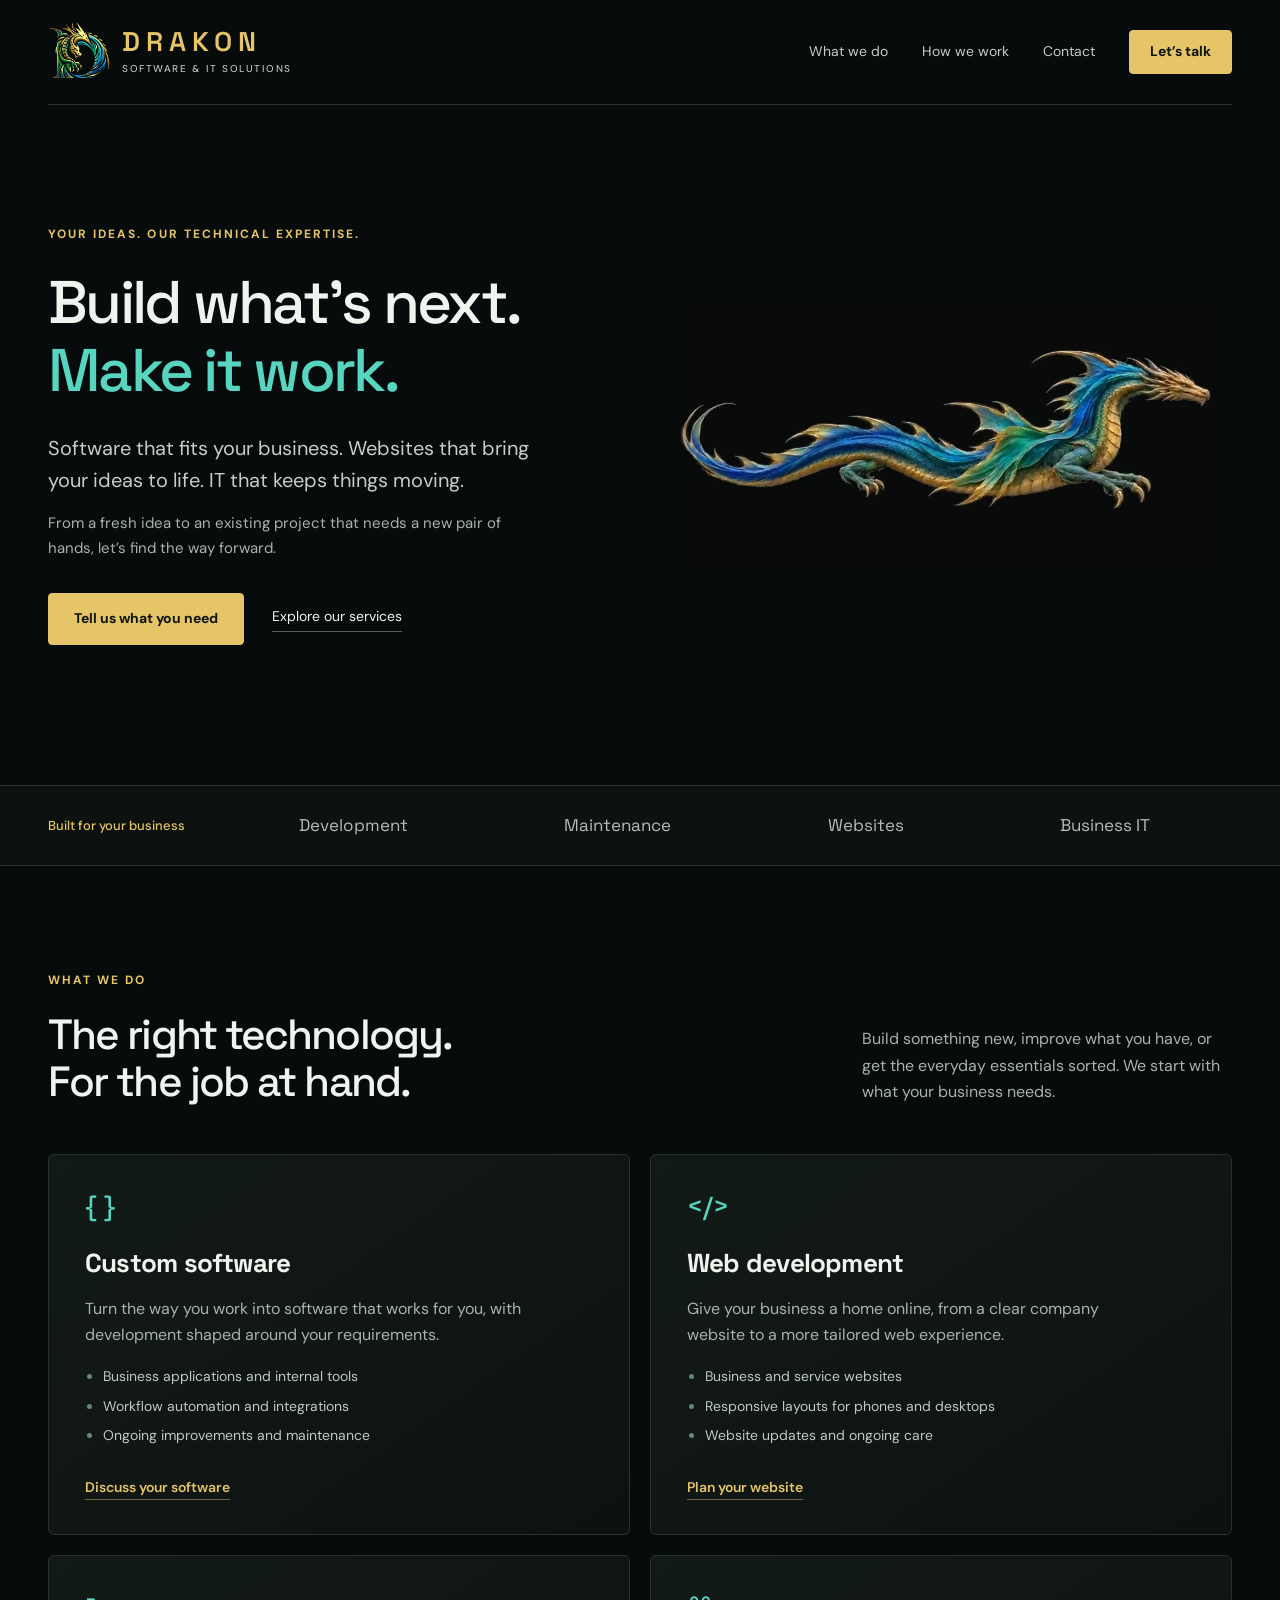
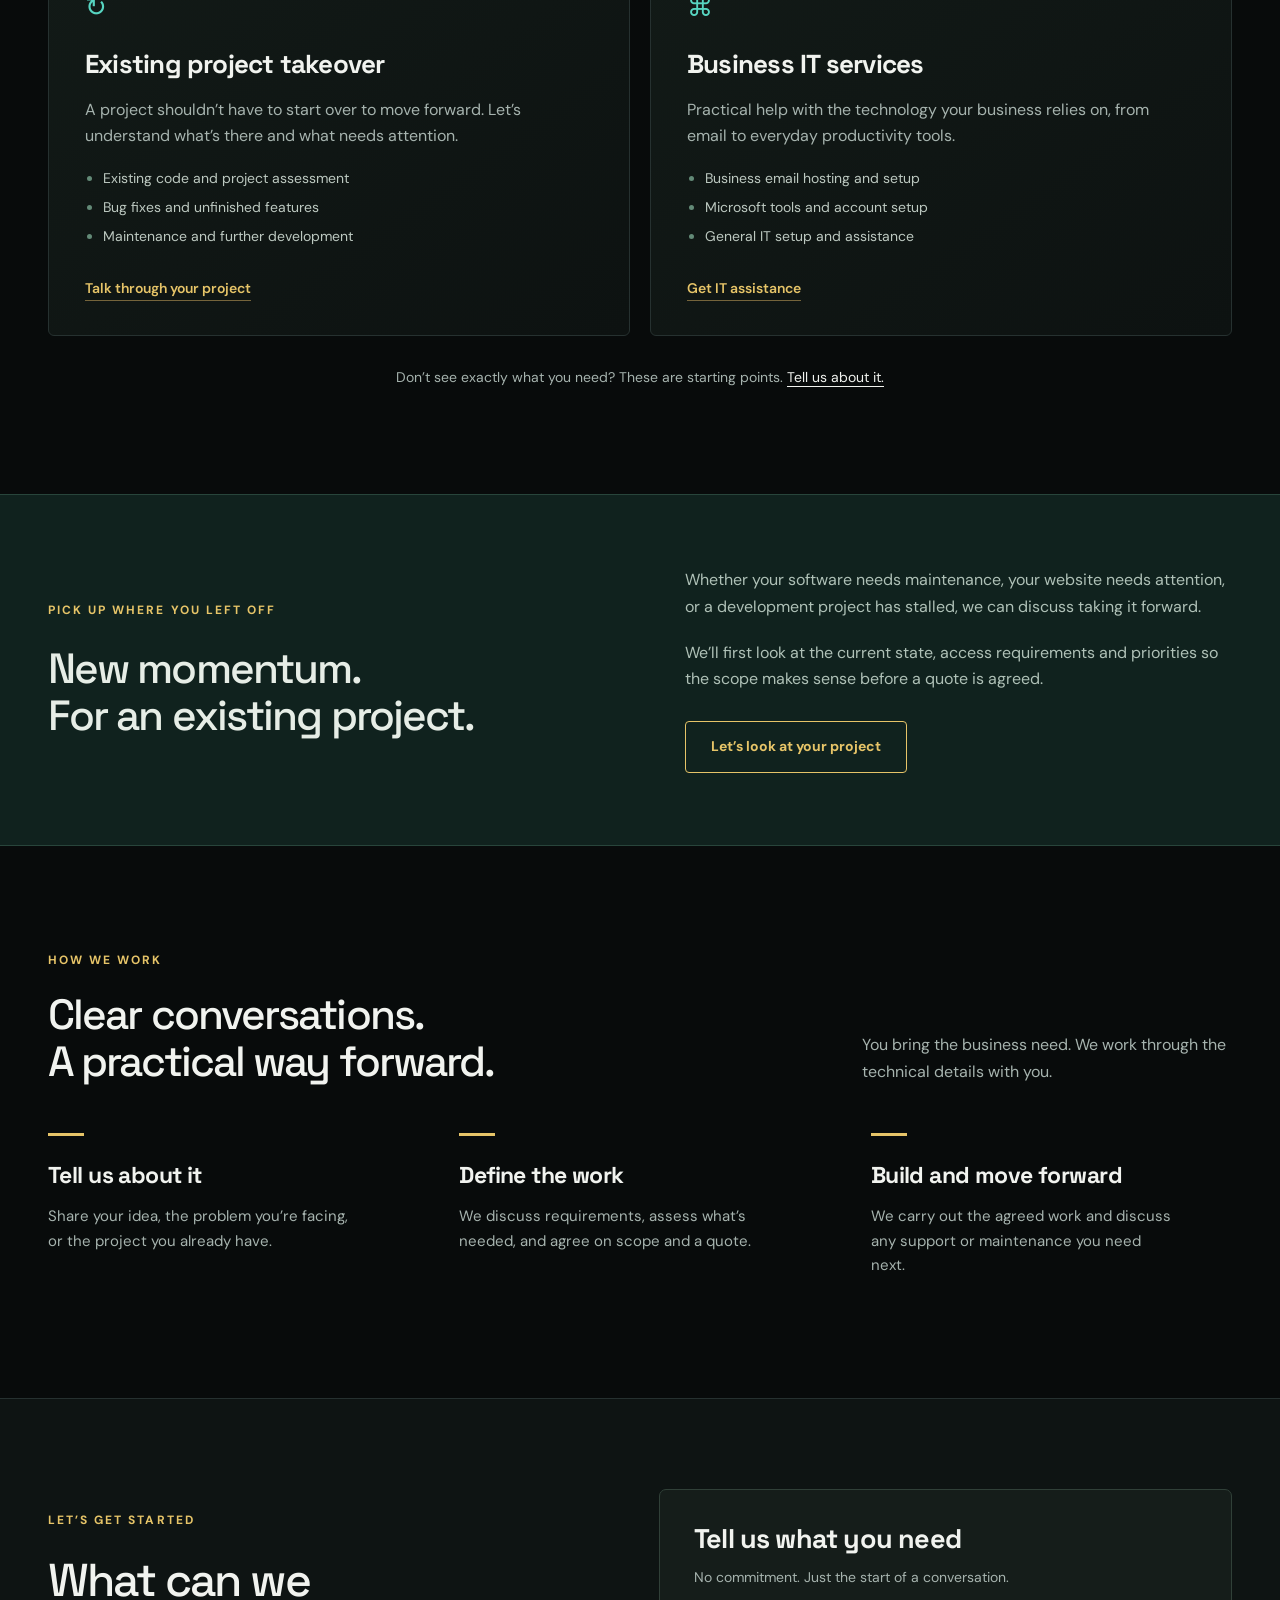
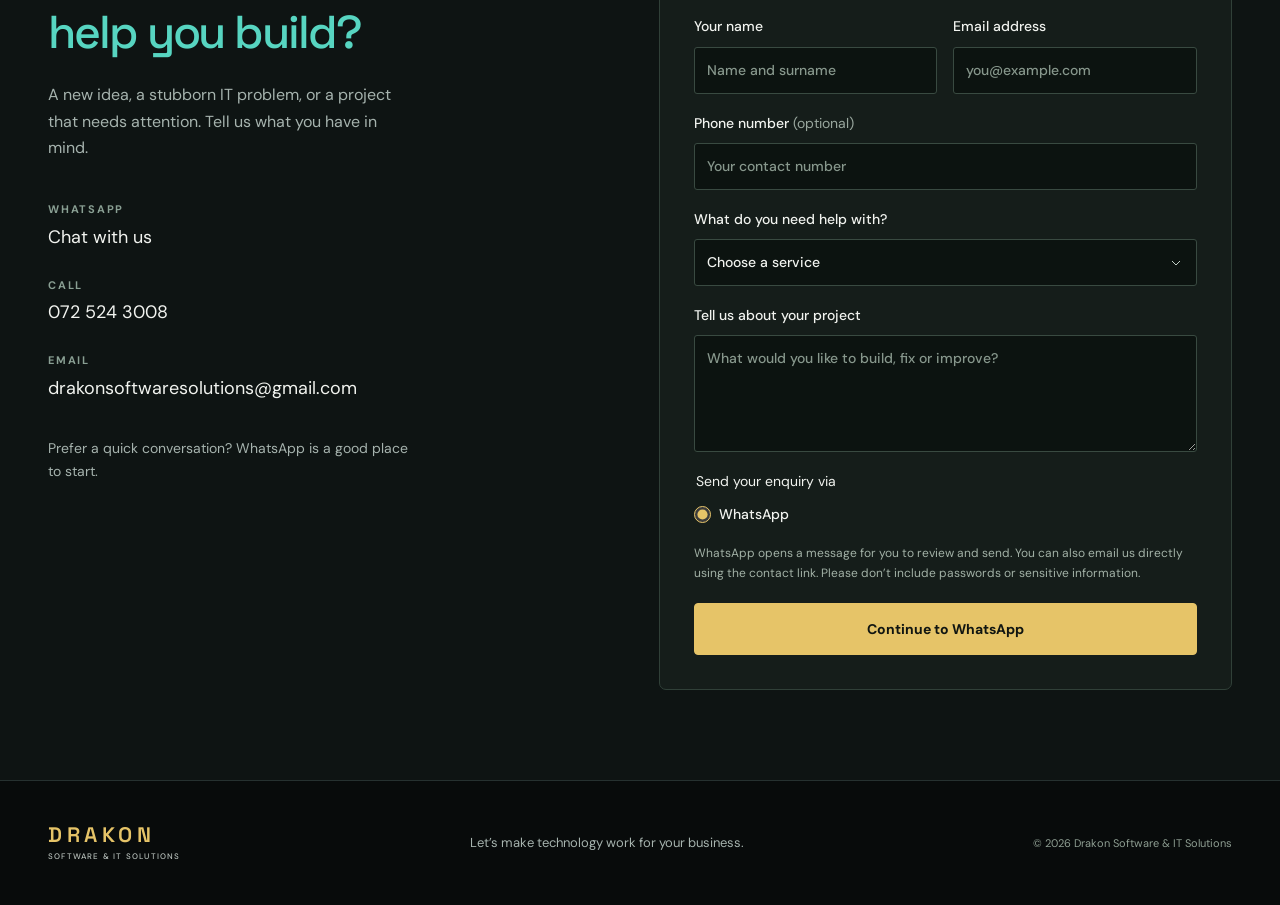
==== commit 65b80302: "Link scrolling services to their matching details Remove the ticker play/pause button. Keep continuo" ====
--- a/index.html
+++ b/index.html
@@ -5,19 +5,19 @@
   <title>Drakon Software &amp; IT Solutions | Software, Websites &amp; IT</title>
   <meta name="description" content="Custom software development, maintenance, existing project takeovers, websites and practical business IT services. Talk to Drakon about your next project.">
   <meta name="theme-color" content="#080b0b">
-  <link rel="stylesheet" href="styles.css?v=ticker2"><script src="app.js?v=ticker2" defer></script><script type="module" src="dragon-video.js?v=1"></script>
+  <link rel="stylesheet" href="styles.css?v=ticker3"><script src="app.js?v=ticker3" defer></script><script type="module" src="dragon-video.js?v=1"></script>
 </head>
 <body>
   <a class="skip" href="#main">Skip to content</a>
   <header class="header"><a class="brand-lockup" href="#" aria-label="Drakon Software and IT Solutions home"><span class="header-logo" aria-hidden="true"><img src="drakon-primary.png" alt="" width="96" height="96"></span><span class="wordmark">DRAKON<span>SOFTWARE &amp; IT SOLUTIONS</span></span></a><button class="menu-toggle" aria-label="Open navigation" aria-expanded="false" aria-controls="navigation">Menu</button><nav id="navigation" aria-label="Main navigation"><a href="#services">What we do</a><a href="#approach">How we work</a><a href="#contact">Contact</a><a class="button small" href="#quote">Let’s talk</a></nav></header>
   <main id="main">
     <section class="hero wrap"><div class="hero-copy"><p class="eyebrow">YOUR IDEAS. OUR TECHNICAL EXPERTISE.</p><h1>Build what’s next.<br><span>Make it work.</span></h1><p class="intro">Software that fits your business. Websites that bring your ideas to life. IT that keeps things moving.</p><p class="hero-detail">From a fresh idea to an existing project that needs a new pair of hands, let’s find the way forward.</p><div class="actions"><a class="button" href="#quote">Tell us what you need</a><a class="text-link" href="#services">Explore our services</a></div></div><div class="hero-brand dragon-stage dragon-video-stage"><video class="dragon-video" autoplay muted loop playsinline preload="metadata" poster="drakon-flight-poster.jpg?v=2" width="1024" height="512" aria-label="Realistic gold, teal and blue Drakon dragon in circular flight"><source src="drakon-flight.mp4?v=2" type="video/mp4"></video><button class="dragon-video-control" type="button" aria-label="Pause dragon animation" aria-pressed="false"></button></div></section>
-    <div class="service-strip"><div class="wrap strip-inner"><span class="strip-tagline">Built for your business</span><div class="services-ticker" role="group" aria-label="Our services"><div class="ticker-track"><ul class="ticker-group" aria-label="Services"><li>Development</li><li>Maintenance</li><li>Websites</li><li>Business IT</li></ul><ul class="ticker-group" aria-hidden="true"><li>Development</li><li>Maintenance</li><li>Websites</li><li>Business IT</li></ul></div></div><button class="ticker-toggle" type="button" aria-label="Pause services scrolling" aria-pressed="false"><span aria-hidden="true">Ⅱ</span></button></div></div>
+    <div class="service-strip"><div class="wrap strip-inner"><span class="strip-tagline">Built for your business</span><div class="services-ticker" role="group" aria-label="Our services"><div class="ticker-track"><ul class="ticker-group" aria-label="Services"><li><a href="#custom-software">Development</a></li><li><a href="#software-maintenance">Maintenance</a></li><li><a href="#web-development">Websites</a></li><li><a href="#business-it">Business IT</a></li></ul><ul class="ticker-group" aria-hidden="true"><li><a tabindex="-1" href="#custom-software">Development</a></li><li><a tabindex="-1" href="#software-maintenance">Maintenance</a></li><li><a tabindex="-1" href="#web-development">Websites</a></li><li><a tabindex="-1" href="#business-it">Business IT</a></li></ul></div></div></div></div>
     <section class="wrap section" id="services"><div class="section-heading"><div><p class="eyebrow">WHAT WE DO</p><h2>The right technology.<br>For the job at hand.</h2></div><p>Build something new, improve what you have, or get the everyday essentials sorted. We start with what your business needs.</p></div><div class="services-grid">
-      <article class="service"><span class="service-icon" aria-hidden="true">{ }</span><h3>Custom software</h3><p>Turn the way you work into software that works for you, with development shaped around your requirements.</p><ul><li>Business applications and internal tools</li><li>Workflow automation and integrations</li><li>Ongoing improvements and maintenance</li></ul><a href="#quote" data-service="Custom software development">Discuss your software</a></article>
-      <article class="service"><span class="service-icon" aria-hidden="true">&lt;/&gt;</span><h3>Web development</h3><p>Give your business a home online, from a clear company website to a more tailored web experience.</p><ul><li>Business and service websites</li><li>Responsive layouts for phones and desktops</li><li>Website updates and ongoing care</li></ul><a href="#quote" data-service="Website development">Plan your website</a></article>
+      <article class="service" id="custom-software"><span class="service-icon" aria-hidden="true">{ }</span><h3>Custom software</h3><p>Turn the way you work into software that works for you, with development shaped around your requirements.</p><ul><li>Business applications and internal tools</li><li>Workflow automation and integrations</li><li id="software-maintenance">Ongoing improvements and maintenance</li></ul><a href="#quote" data-service="Custom software development">Discuss your software</a></article>
+      <article class="service" id="web-development"><span class="service-icon" aria-hidden="true">&lt;/&gt;</span><h3>Web development</h3><p>Give your business a home online, from a clear company website to a more tailored web experience.</p><ul><li>Business and service websites</li><li>Responsive layouts for phones and desktops</li><li>Website updates and ongoing care</li></ul><a href="#quote" data-service="Website development">Plan your website</a></article>
       <article class="service"><span class="service-icon" aria-hidden="true">↻</span><h3>Existing project takeover</h3><p>A project shouldn’t have to start over to move forward. Let’s understand what’s there and what needs attention.</p><ul><li>Existing code and project assessment</li><li>Bug fixes and unfinished features</li><li>Maintenance and further development</li></ul><a href="#quote" data-service="Existing project takeover">Talk through your project</a></article>
-      <article class="service"><span class="service-icon" aria-hidden="true">⌘</span><h3>Business IT services</h3><p>Practical help with the technology your business relies on, from email to everyday productivity tools.</p><ul><li>Business email hosting and setup</li><li>Microsoft tools and account setup</li><li>General IT setup and assistance</li></ul><a href="#quote" data-service="Business IT services">Get IT assistance</a></article>
+      <article class="service" id="business-it"><span class="service-icon" aria-hidden="true">⌘</span><h3>Business IT services</h3><p>Practical help with the technology your business relies on, from email to everyday productivity tools.</p><ul><li>Business email hosting and setup</li><li>Microsoft tools and account setup</li><li>General IT setup and assistance</li></ul><a href="#quote" data-service="Business IT services">Get IT assistance</a></article>
     </div><p class="services-note">Don’t see exactly what you need? These are starting points. <a href="#quote" data-service="Something else">Tell us about it.</a></p></section>
     <section class="takeover"><div class="wrap takeover-inner"><div><p class="eyebrow">PICK UP WHERE YOU LEFT OFF</p><h2>New momentum.<br>For an existing project.</h2></div><div><p>Whether your software needs maintenance, your website needs attention, or a development project has stalled, we can discuss taking it forward.</p><p>We’ll first look at the current state, access requirements and priorities so the scope makes sense before a quote is agreed.</p><a class="button outline" href="#quote" data-service="Existing project takeover">Let’s look at your project</a></div></div></section>
     <section class="wrap section" id="approach"><div class="section-heading"><div><p class="eyebrow">HOW WE WORK</p><h2>Clear conversations.<br>A practical way forward.</h2></div><p>You bring the business need. We work through the technical details with you.</p></div><div class="steps"><article><span class="step-line"></span><h3>Tell us about it</h3><p>Share your idea, the problem you’re facing, or the project you already have.</p></article><article><span class="step-line"></span><h3>Define the work</h3><p>We discuss requirements, assess what’s needed, and agree on scope and a quote.</p></article><article><span class="step-line"></span><h3>Build and move forward</h3><p>We carry out the agreed work and discuss any support or maintenance you need next.</p></article></div></section>
--- a/styles.css
+++ b/styles.css
@@ -45,8 +45,10 @@
 .ticker-track{display:flex;width:max-content;animation:services-scroll var(--ticker-duration,26s) linear infinite;will-change:transform}
 .ticker-group{display:flex;align-items:center;justify-content:space-around;gap:40px;list-style:none;padding:0 24px;margin:0;flex:0 0 auto;width:max(650px,var(--ticker-width,850px))}
 .ticker-group li{white-space:nowrap;font:400 17px/1.6 'Space Grotesk',sans-serif;color:#b3beb6}
-.services-ticker.is-paused .ticker-track{animation-play-state:paused}
-.ticker-toggle{flex:0 0 34px;width:34px;height:34px;padding:0;border:1px solid var(--line);border-radius:4px;background:transparent;color:var(--gold);cursor:pointer;font-size:18px;line-height:1}
-.ticker-toggle:hover{border-color:var(--gold)}
 @keyframes services-scroll{to{transform:translateX(-50%)}}
 @media(max-width:700px){.service-strip .strip-inner{gap:14px;padding-block:18px}.service-strip .strip-tagline{flex-basis:112px;font-size:14px}.ticker-group{width:max(600px,var(--ticker-width,600px));gap:36px;padding-inline:18px}.ticker-group li{font-size:16px}}
+
+.ticker-group a{display:block;padding:6px 0;color:inherit;text-underline-offset:5px}
+.ticker-group a:hover,.ticker-group a:focus-visible{color:var(--gold);text-decoration:underline}
+.services-ticker:has(a:focus-visible) .ticker-track{animation-play-state:paused}
+.service[id],#software-maintenance{scroll-margin-top:100px}
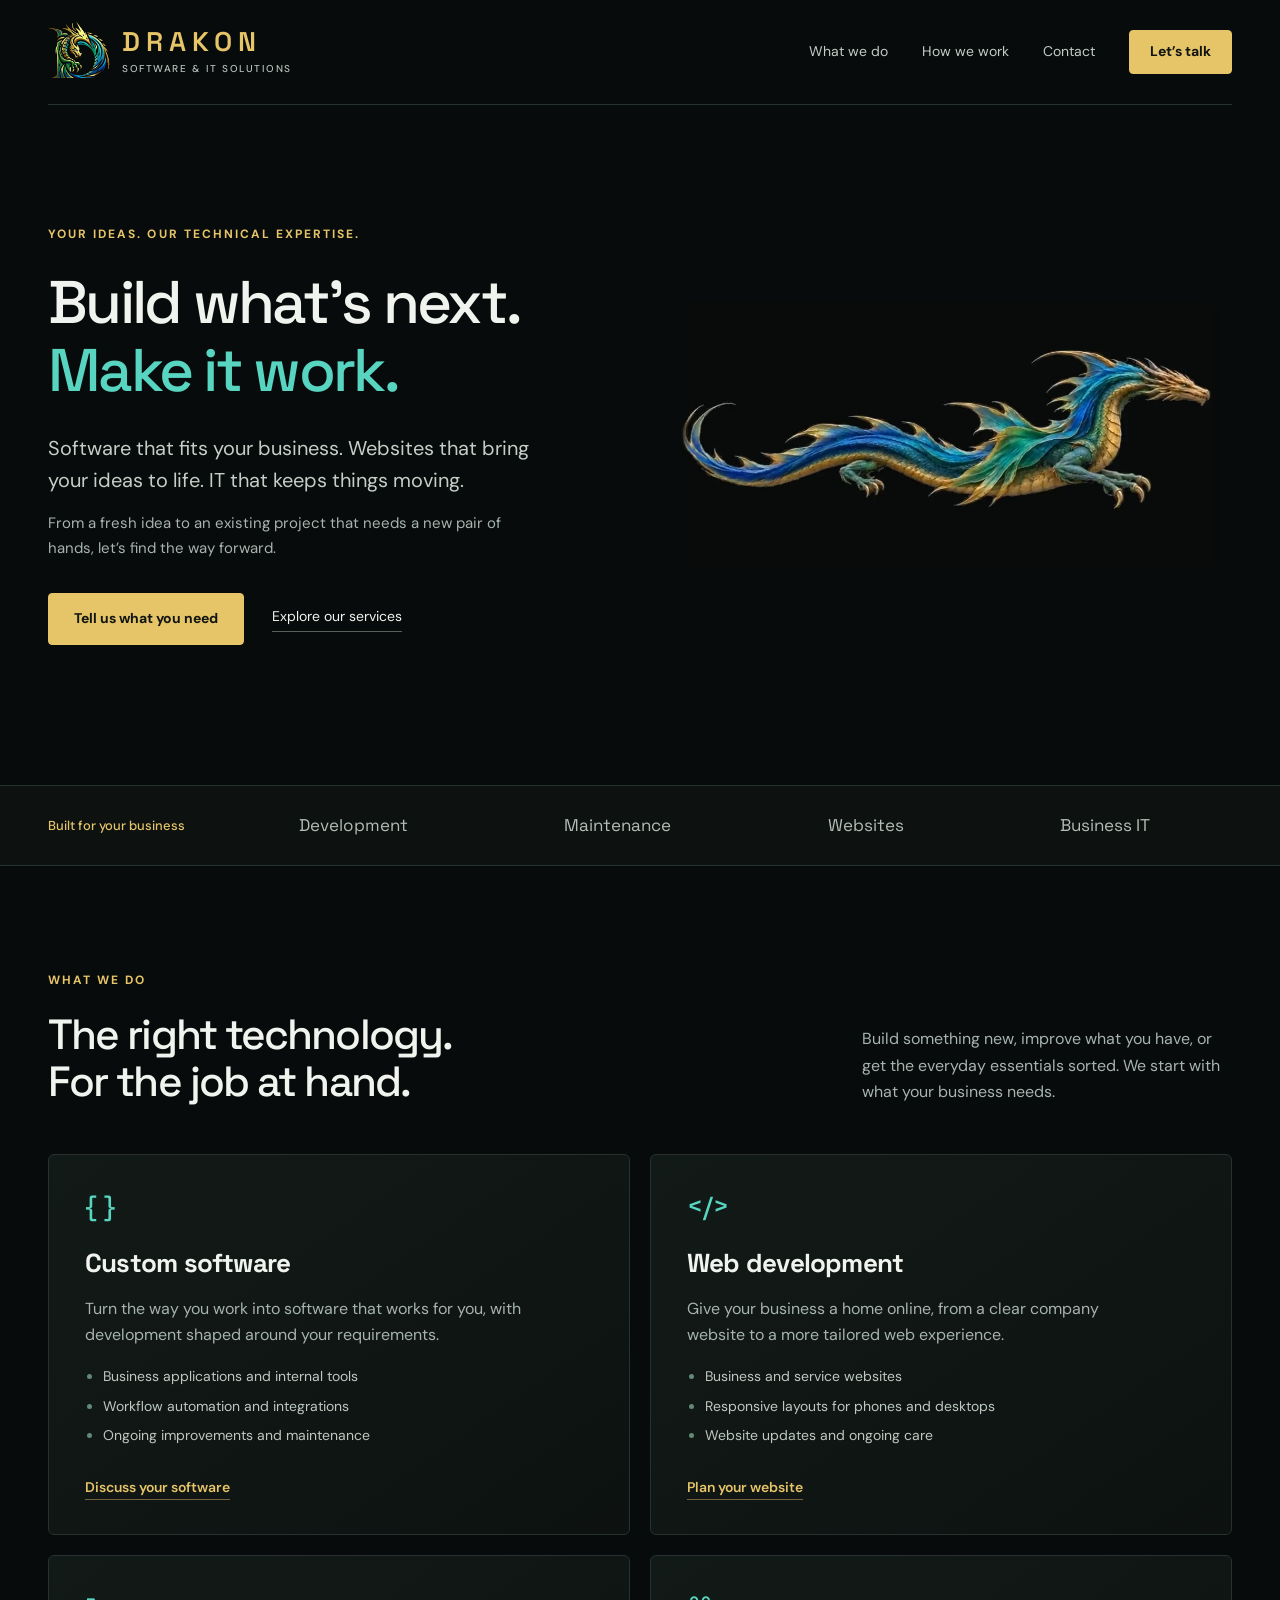
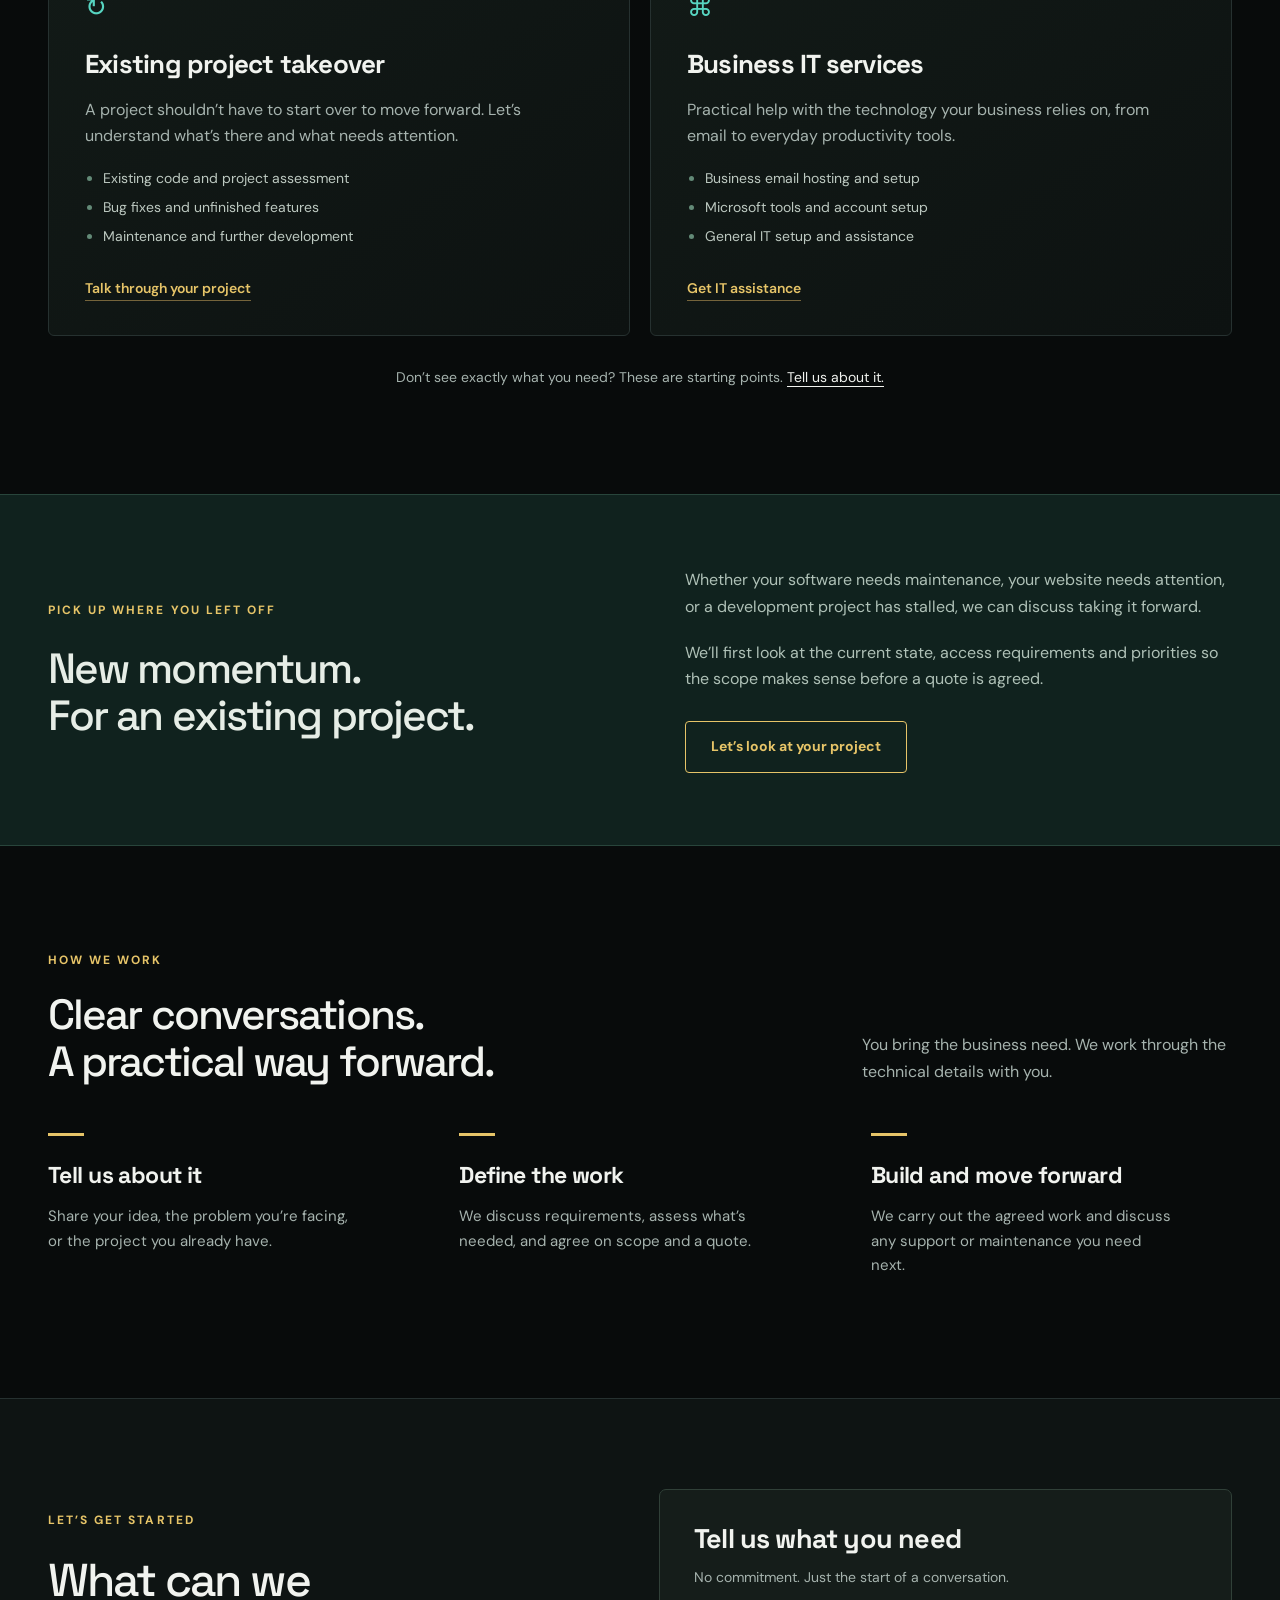
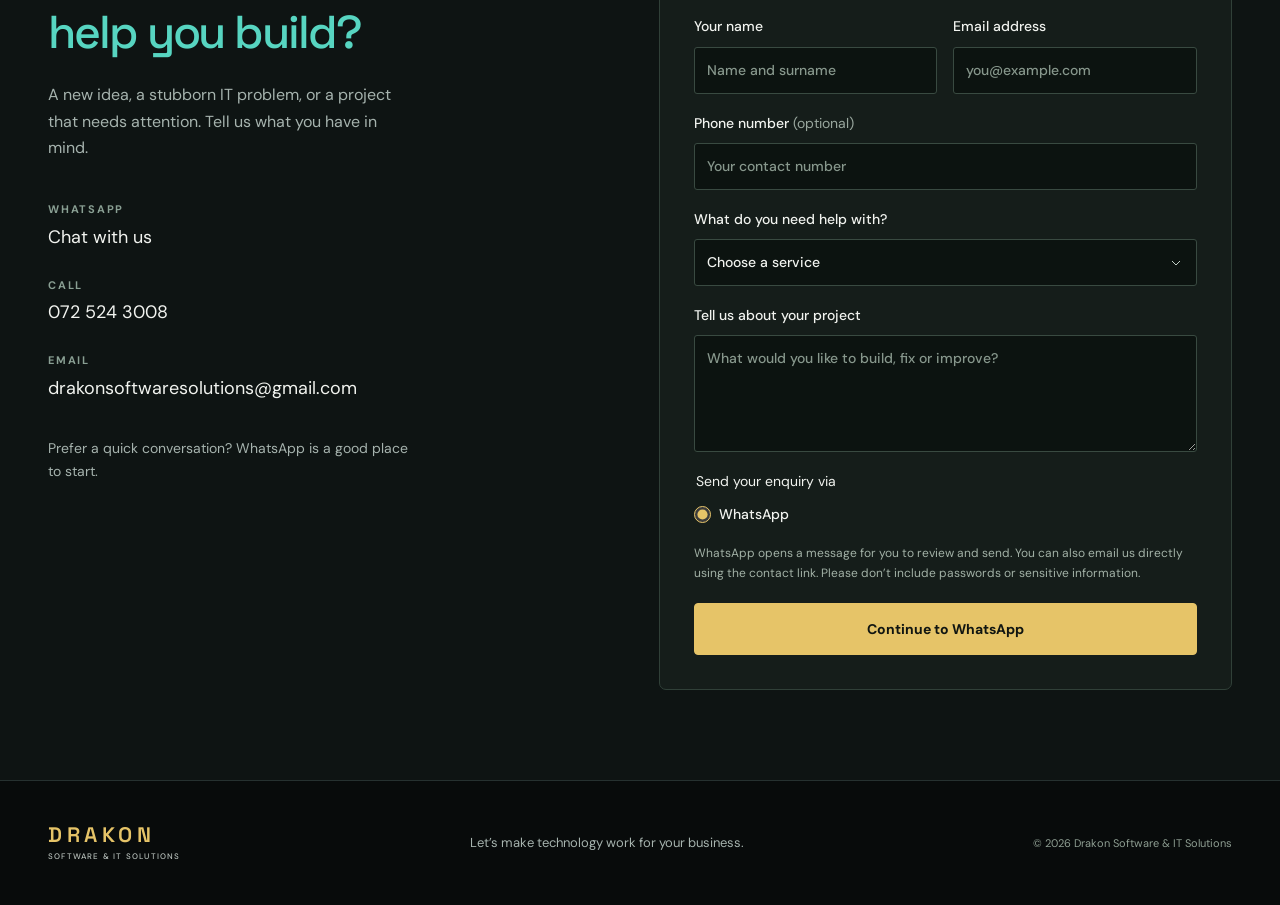
==== commit 6d9420cf: "Blend video edges and start dragon playback on load" ====
--- a/index.html
+++ b/index.html
@@ -5,7 +5,7 @@
   <title>Drakon Software &amp; IT Solutions | Software, Websites &amp; IT</title>
   <meta name="description" content="Custom software development, maintenance, existing project takeovers, websites and practical business IT services. Talk to Drakon about your next project.">
   <meta name="theme-color" content="#080b0b">
-  <link rel="stylesheet" href="styles.css?v=ticker3"><script src="app.js?v=ticker3" defer></script><script type="module" src="dragon-video.js?v=1"></script>
+  <link rel="stylesheet" href="styles.css?v=flight3"><script src="app.js?v=ticker3" defer></script><script type="module" src="dragon-video.js?v=2"></script>
 </head>
 <body>
   <a class="skip" href="#main">Skip to content</a>
--- a/styles.css
+++ b/styles.css
@@ -33,7 +33,7 @@
 
 /* Cinematic dragon video; the whole image is the pause/play target. */
 .hero-brand.dragon-video-stage{aspect-ratio:4/3;background:var(--bg);border:0;max-width:540px;align-self:center}
-.dragon-video{display:block;width:100%;height:100%;object-fit:contain}
+.dragon-video{display:block;position:absolute;left:0;top:50%;transform:translateY(-50%);width:100%;height:auto;aspect-ratio:2/1;object-fit:contain;mask-image:linear-gradient(to bottom,transparent,#000 4%,#000 96%,transparent),linear-gradient(to right,transparent,#000 1.5%,#000 98.5%,transparent);mask-composite:intersect;-webkit-mask-image:linear-gradient(to bottom,transparent,#000 4%,#000 96%,transparent),linear-gradient(to right,transparent,#000 1.5%,#000 98.5%,transparent);-webkit-mask-composite:source-in}
 .dragon-video-control{position:absolute;inset:0;width:100%;height:100%;border:0;background:transparent;cursor:pointer;touch-action:manipulation;border-radius:12px}
 .dragon-video-control:focus-visible{outline:2px solid var(--gold);outline-offset:-5px}
 @media(max-width:700px){.hero-brand.dragon-video-stage{max-width:100%}}
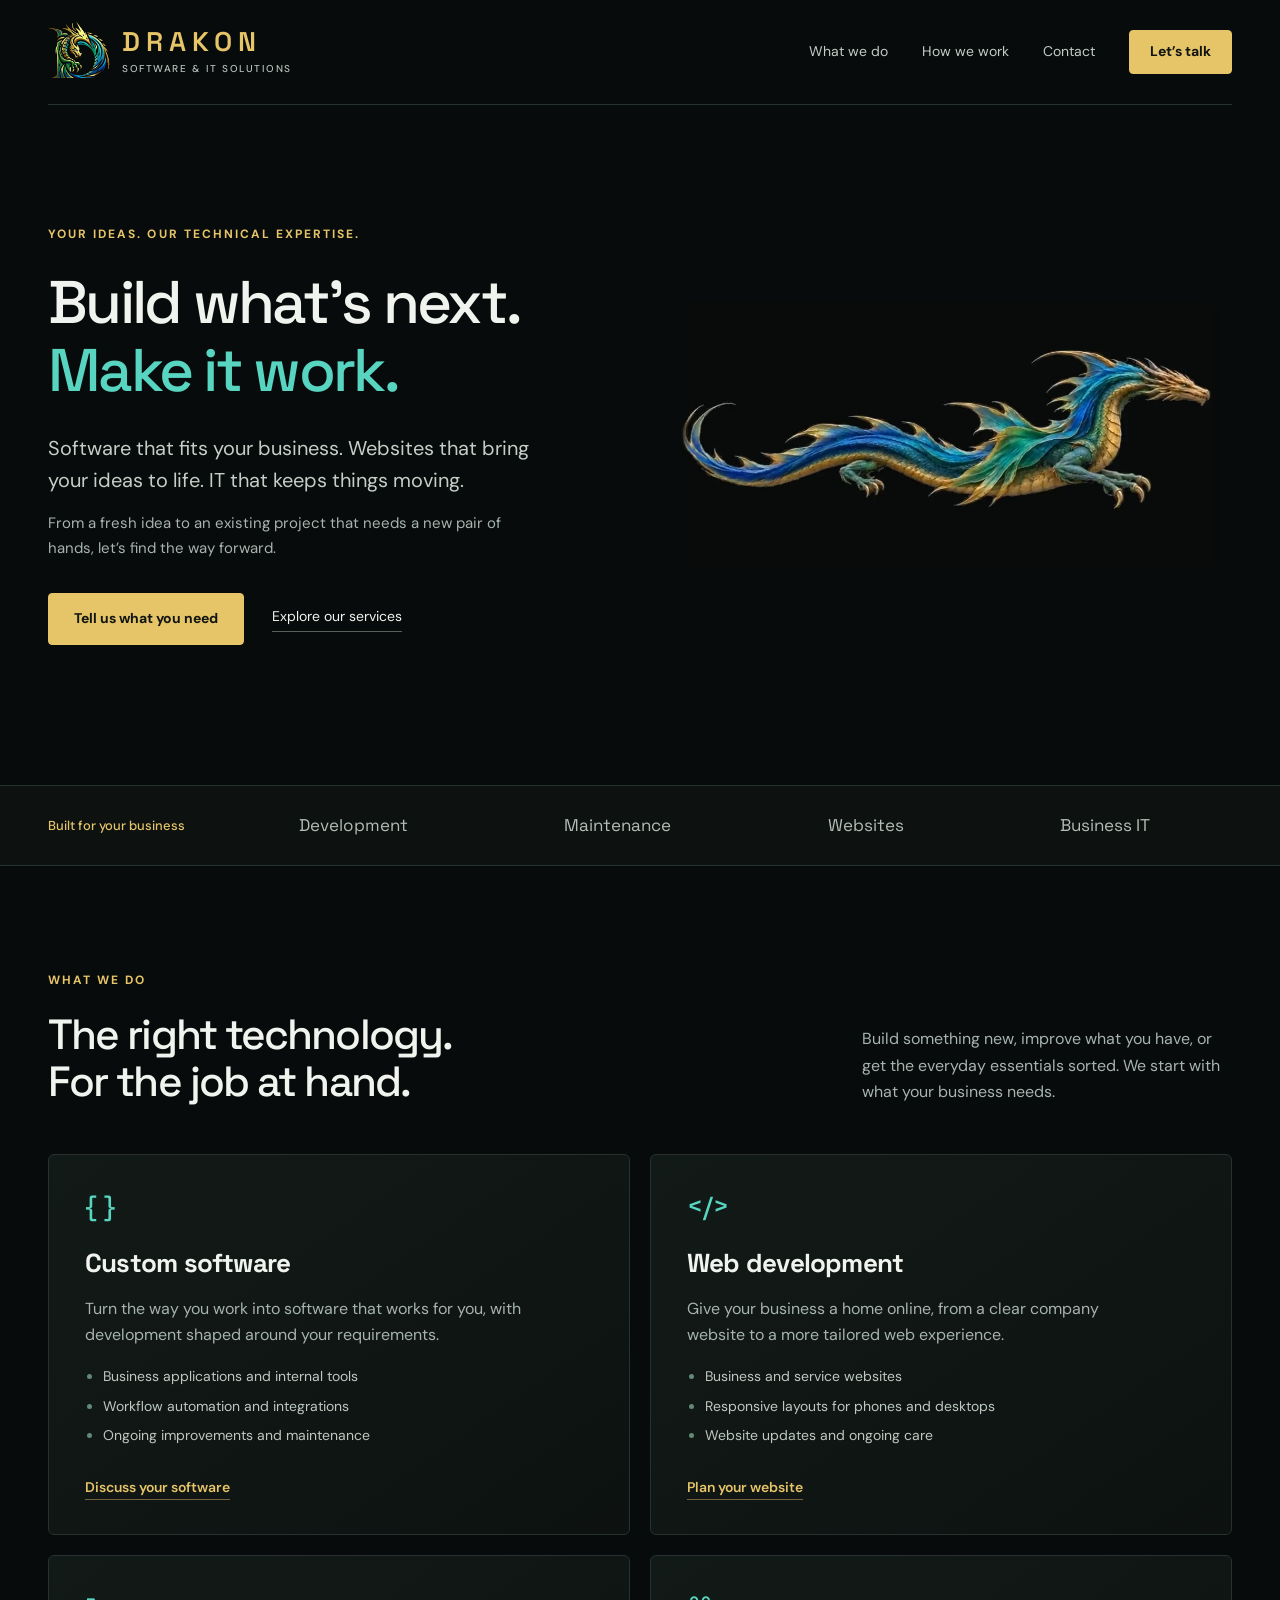
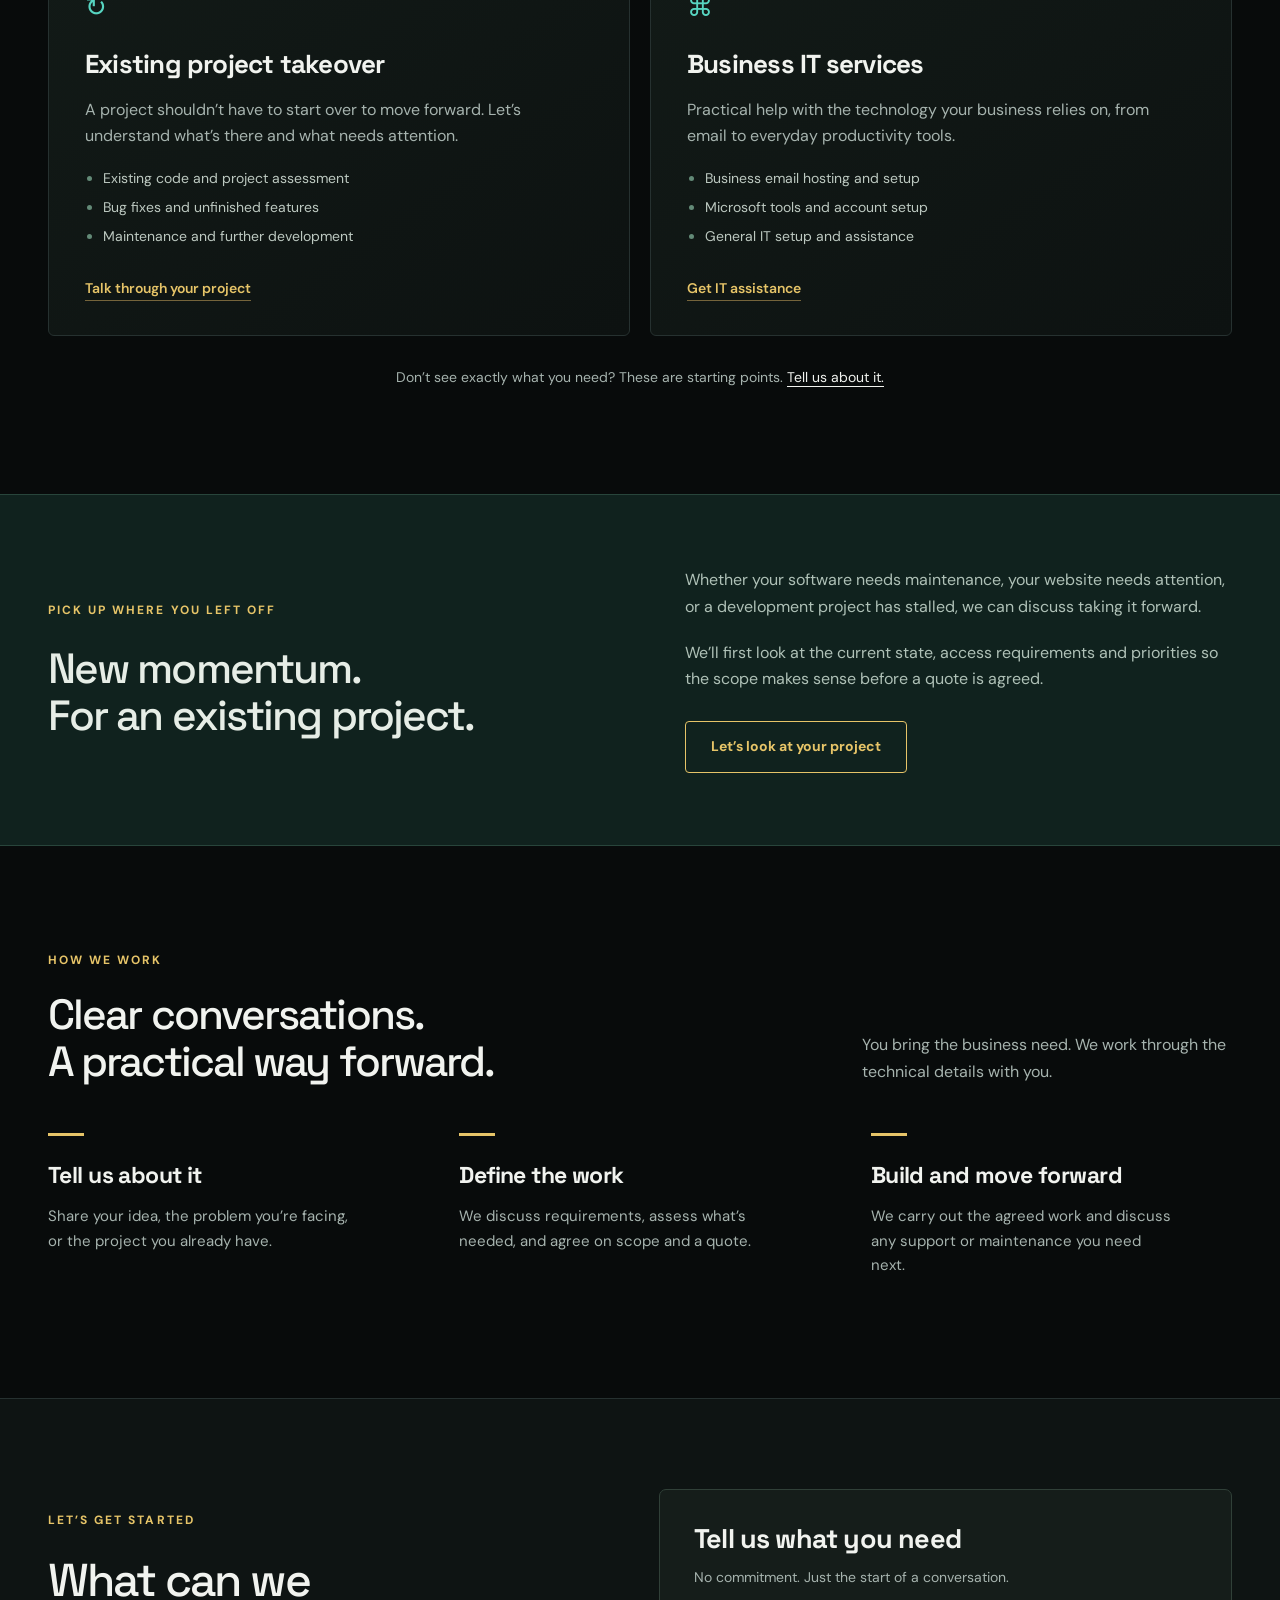
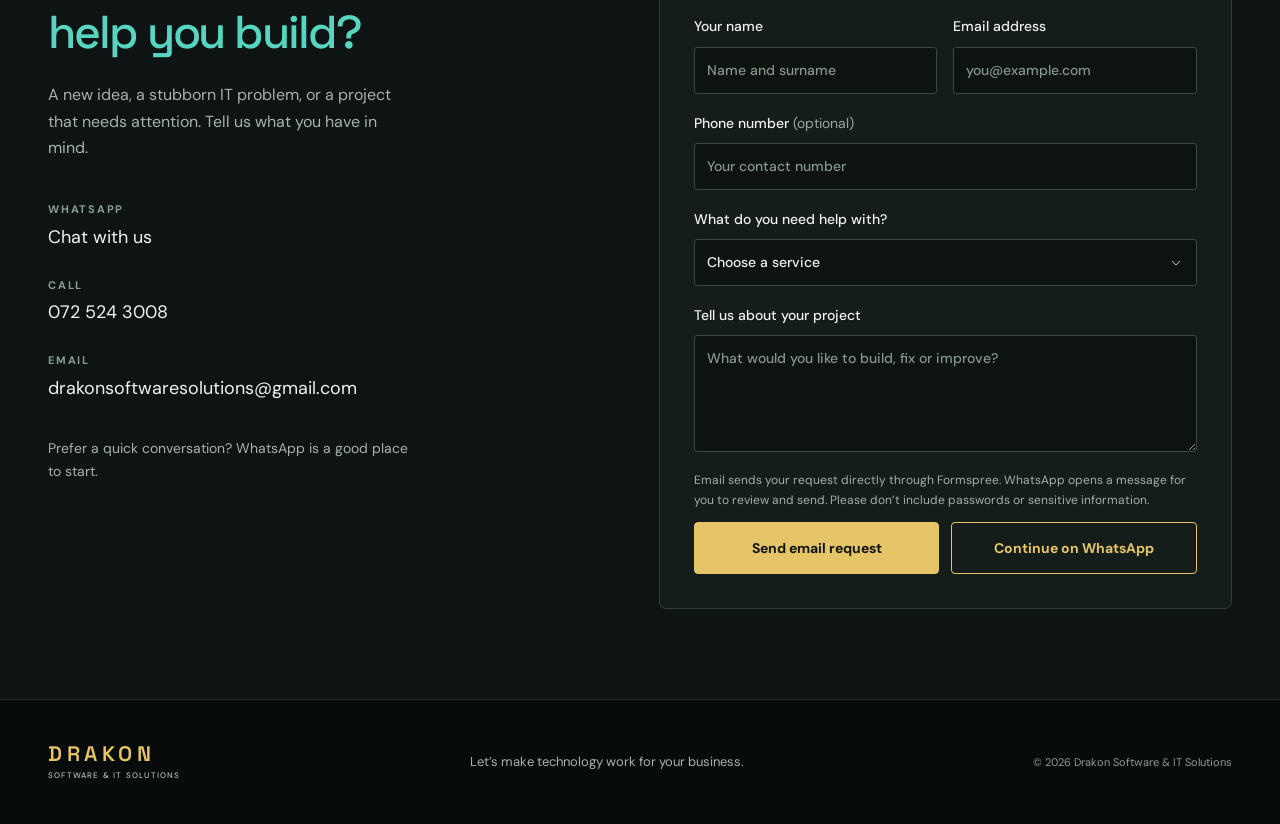
==== commit f5a71cea: "Connect direct email enquiries and separate WhatsApp action Enable the verified Formspree form for D" ====
--- a/index.html
+++ b/index.html
@@ -5,13 +5,13 @@
   <title>Drakon Software &amp; IT Solutions | Software, Websites &amp; IT</title>
   <meta name="description" content="Custom software development, maintenance, existing project takeovers, websites and practical business IT services. Talk to Drakon about your next project.">
   <meta name="theme-color" content="#080b0b">
-  <link rel="stylesheet" href="styles.css?v=flight3"><script src="app.js?v=ticker3" defer></script><script type="module" src="dragon-video.js?v=2"></script>
+  <link rel="stylesheet" href="styles.css?v=contact3"><script src="app.js?v=contact3" defer></script><script type="module" src="dragon-video.js?v=3"></script>
 </head>
 <body>
   <a class="skip" href="#main">Skip to content</a>
   <header class="header"><a class="brand-lockup" href="#" aria-label="Drakon Software and IT Solutions home"><span class="header-logo" aria-hidden="true"><img src="drakon-primary.png" alt="" width="96" height="96"></span><span class="wordmark">DRAKON<span>SOFTWARE &amp; IT SOLUTIONS</span></span></a><button class="menu-toggle" aria-label="Open navigation" aria-expanded="false" aria-controls="navigation">Menu</button><nav id="navigation" aria-label="Main navigation"><a href="#services">What we do</a><a href="#approach">How we work</a><a href="#contact">Contact</a><a class="button small" href="#quote">Let’s talk</a></nav></header>
   <main id="main">
-    <section class="hero wrap"><div class="hero-copy"><p class="eyebrow">YOUR IDEAS. OUR TECHNICAL EXPERTISE.</p><h1>Build what’s next.<br><span>Make it work.</span></h1><p class="intro">Software that fits your business. Websites that bring your ideas to life. IT that keeps things moving.</p><p class="hero-detail">From a fresh idea to an existing project that needs a new pair of hands, let’s find the way forward.</p><div class="actions"><a class="button" href="#quote">Tell us what you need</a><a class="text-link" href="#services">Explore our services</a></div></div><div class="hero-brand dragon-stage dragon-video-stage"><video class="dragon-video" autoplay muted loop playsinline preload="metadata" poster="drakon-flight-poster.jpg?v=2" width="1024" height="512" aria-label="Realistic gold, teal and blue Drakon dragon in circular flight"><source src="drakon-flight.mp4?v=2" type="video/mp4"></video><button class="dragon-video-control" type="button" aria-label="Pause dragon animation" aria-pressed="false"></button></div></section>
+    <section class="hero wrap"><div class="hero-copy"><p class="eyebrow">YOUR IDEAS. OUR TECHNICAL EXPERTISE.</p><h1>Build what’s next.<br><span>Make it work.</span></h1><p class="intro">Software that fits your business. Websites that bring your ideas to life. IT that keeps things moving.</p><p class="hero-detail">From a fresh idea to an existing project that needs a new pair of hands, let’s find the way forward.</p><div class="actions"><a class="button" href="#quote">Tell us what you need</a><a class="text-link" href="#services">Explore our services</a></div></div><div class="hero-brand dragon-stage dragon-video-stage"><video class="dragon-video" disablepictureinpicture disableremoteplayback controlslist="nodownload nofullscreen noremoteplayback noplaybackrate" x-webkit-airplay="deny" draggable="false" autoplay muted loop playsinline preload="metadata" poster="drakon-flight-poster.jpg?v=2" width="1024" height="512" aria-label="Realistic gold, teal and blue Drakon dragon in circular flight"><source src="drakon-flight.mp4?v=2" type="video/mp4"></video><button class="dragon-video-control" type="button" aria-label="Pause dragon animation" aria-pressed="false"></button></div></section>
     <div class="service-strip"><div class="wrap strip-inner"><span class="strip-tagline">Built for your business</span><div class="services-ticker" role="group" aria-label="Our services"><div class="ticker-track"><ul class="ticker-group" aria-label="Services"><li><a href="#custom-software">Development</a></li><li><a href="#software-maintenance">Maintenance</a></li><li><a href="#web-development">Websites</a></li><li><a href="#business-it">Business IT</a></li></ul><ul class="ticker-group" aria-hidden="true"><li><a tabindex="-1" href="#custom-software">Development</a></li><li><a tabindex="-1" href="#software-maintenance">Maintenance</a></li><li><a tabindex="-1" href="#web-development">Websites</a></li><li><a tabindex="-1" href="#business-it">Business IT</a></li></ul></div></div></div></div>
     <section class="wrap section" id="services"><div class="section-heading"><div><p class="eyebrow">WHAT WE DO</p><h2>The right technology.<br>For the job at hand.</h2></div><p>Build something new, improve what you have, or get the everyday essentials sorted. We start with what your business needs.</p></div><div class="services-grid">
       <article class="service" id="custom-software"><span class="service-icon" aria-hidden="true">{ }</span><h3>Custom software</h3><p>Turn the way you work into software that works for you, with development shaped around your requirements.</p><ul><li>Business applications and internal tools</li><li>Workflow automation and integrations</li><li id="software-maintenance">Ongoing improvements and maintenance</li></ul><a href="#quote" data-service="Custom software development">Discuss your software</a></article>
@@ -22,7 +22,7 @@
     <section class="takeover"><div class="wrap takeover-inner"><div><p class="eyebrow">PICK UP WHERE YOU LEFT OFF</p><h2>New momentum.<br>For an existing project.</h2></div><div><p>Whether your software needs maintenance, your website needs attention, or a development project has stalled, we can discuss taking it forward.</p><p>We’ll first look at the current state, access requirements and priorities so the scope makes sense before a quote is agreed.</p><a class="button outline" href="#quote" data-service="Existing project takeover">Let’s look at your project</a></div></div></section>
     <section class="wrap section" id="approach"><div class="section-heading"><div><p class="eyebrow">HOW WE WORK</p><h2>Clear conversations.<br>A practical way forward.</h2></div><p>You bring the business need. We work through the technical details with you.</p></div><div class="steps"><article><span class="step-line"></span><h3>Tell us about it</h3><p>Share your idea, the problem you’re facing, or the project you already have.</p></article><article><span class="step-line"></span><h3>Define the work</h3><p>We discuss requirements, assess what’s needed, and agree on scope and a quote.</p></article><article><span class="step-line"></span><h3>Build and move forward</h3><p>We carry out the agreed work and discuss any support or maintenance you need next.</p></article></div></section>
     <section class="contact-section" id="contact"><div class="wrap contact-layout"><div class="contact-copy"><p class="eyebrow">LET’S GET STARTED</p><h2>What can we<br><span>help you build?</span></h2><p>A new idea, a stubborn IT problem, or a project that needs attention. Tell us what you have in mind.</p><div class="contact-links"><a href="https://wa.me/27725243008" target="_blank" rel="noopener noreferrer"><span>WHATSAPP</span>Chat with us</a><a href="tel:+27725243008"><span>CALL</span>072 524 3008</a><a href="mailto:drakonsoftwaresolutions@gmail.com"><span>EMAIL</span>drakonsoftwaresolutions@gmail.com</a></div><p class="contact-note">Prefer a quick conversation? WhatsApp is a good place to start.</p></div>
-    <form id="quote" class="quote-form" data-email-endpoint=""><div class="spam-trap" aria-hidden="true"><label>Leave this field empty<input name="_gotcha" type="text" tabindex="-1" autocomplete="off"></label></div><h3>Tell us what you need</h3><p>No commitment. Just the start of a conversation.</p><div class="form-row"><label>Your name<input name="name" autocomplete="name" required maxlength="100" placeholder="Name and surname"></label><label>Email address<input type="email" name="email" autocomplete="email" required maxlength="200" placeholder="you@example.com"></label></div><label>Phone number <span class="optional">(optional)</span><input type="tel" name="phone" autocomplete="tel" maxlength="40" placeholder="Your contact number"></label><label>What do you need help with?<select name="service" required><option value="">Choose a service</option>Custom software development</option><option>Software maintenance</option><option>Existing project takeover</option><option>Website development</option><option>Business IT services</option><option>Something else</option></select></label><label>Tell us about your project<textarea name="details" required minlength="10" maxlength="5000" rows="4" placeholder="What would you like to build, fix or improve?"></textarea></label><fieldset><legend>Send your enquiry via</legend><label class="radio"><input type="radio" name="channel" value="whatsapp" checked> WhatsApp</label><label class="radio"><input type="radio" name="channel" value="email" disabled> Email</label></fieldset><p class="form-note">WhatsApp opens a message for you to review and send. You can also email us directly using the contact link. Please don’t include passwords or sensitive information.</p><button class="button submit" type="submit">Continue to WhatsApp</button><p class="form-status" role="status" aria-live="polite"></p></form></div></section>
+    <form id="quote" class="quote-form" data-email-endpoint="https://formspree.io/f/xaeokgon"><div class="spam-trap" aria-hidden="true"><label>Leave this field empty<input name="_gotcha" type="text" tabindex="-1" autocomplete="off"></label></div><h3>Tell us what you need</h3><p>No commitment. Just the start of a conversation.</p><div class="form-row"><label>Your name<input name="name" autocomplete="name" required maxlength="100" placeholder="Name and surname"></label><label>Email address<input type="email" name="email" autocomplete="email" required maxlength="200" placeholder="you@example.com"></label></div><label>Phone number <span class="optional">(optional)</span><input type="tel" name="phone" autocomplete="tel" maxlength="40" placeholder="Your contact number"></label><label>What do you need help with?<select name="service" required><option value="">Choose a service</option>Custom software development</option><option>Software maintenance</option><option>Existing project takeover</option><option>Website development</option><option>Business IT services</option><option>Something else</option></select></label><label>Tell us about your project<textarea name="details" required minlength="10" maxlength="5000" rows="4" placeholder="What would you like to build, fix or improve?"></textarea></label><p class="form-note">Email sends your request directly through Formspree. WhatsApp opens a message for you to review and send. Please don’t include passwords or sensitive information.</p><div class="enquiry-actions"><button class="button submit" type="submit" name="channel" value="email">Send email request</button><button class="button outline whatsapp-submit" type="submit" name="channel" value="whatsapp">Continue on WhatsApp</button></div><p class="form-status" role="status" aria-live="polite"></p></form></div></section>
   </main>
   <footer class="wrap footer"><a class="wordmark" href="#">DRAKON<span>SOFTWARE &amp; IT SOLUTIONS</span></a><p>Let’s make technology work for your business.</p><span>© <span id="year">2026</span> Drakon Software &amp; IT Solutions</span></footer>
 </body></html>
--- a/styles.css
+++ b/styles.css
@@ -52,3 +52,11 @@
 .ticker-group a:hover,.ticker-group a:focus-visible{color:var(--gold);text-decoration:underline}
 .services-ticker:has(a:focus-visible) .ticker-track{animation-play-state:paused}
 .service[id],#software-maintenance{scroll-margin-top:100px}
+
+.dragon-video{pointer-events:none;user-select:none;-webkit-user-select:none;-webkit-touch-callout:none}
+.dragon-video-control{user-select:none;-webkit-user-select:none;-webkit-touch-callout:none}
+.dragon-video::-webkit-media-controls{display:none!important}
+
+.enquiry-actions{display:grid;grid-template-columns:1fr 1fr;gap:12px;margin-top:12px}
+.enquiry-actions .button{width:100%;margin:0;padding-inline:12px}
+@media(max-width:450px){.enquiry-actions{grid-template-columns:1fr}}
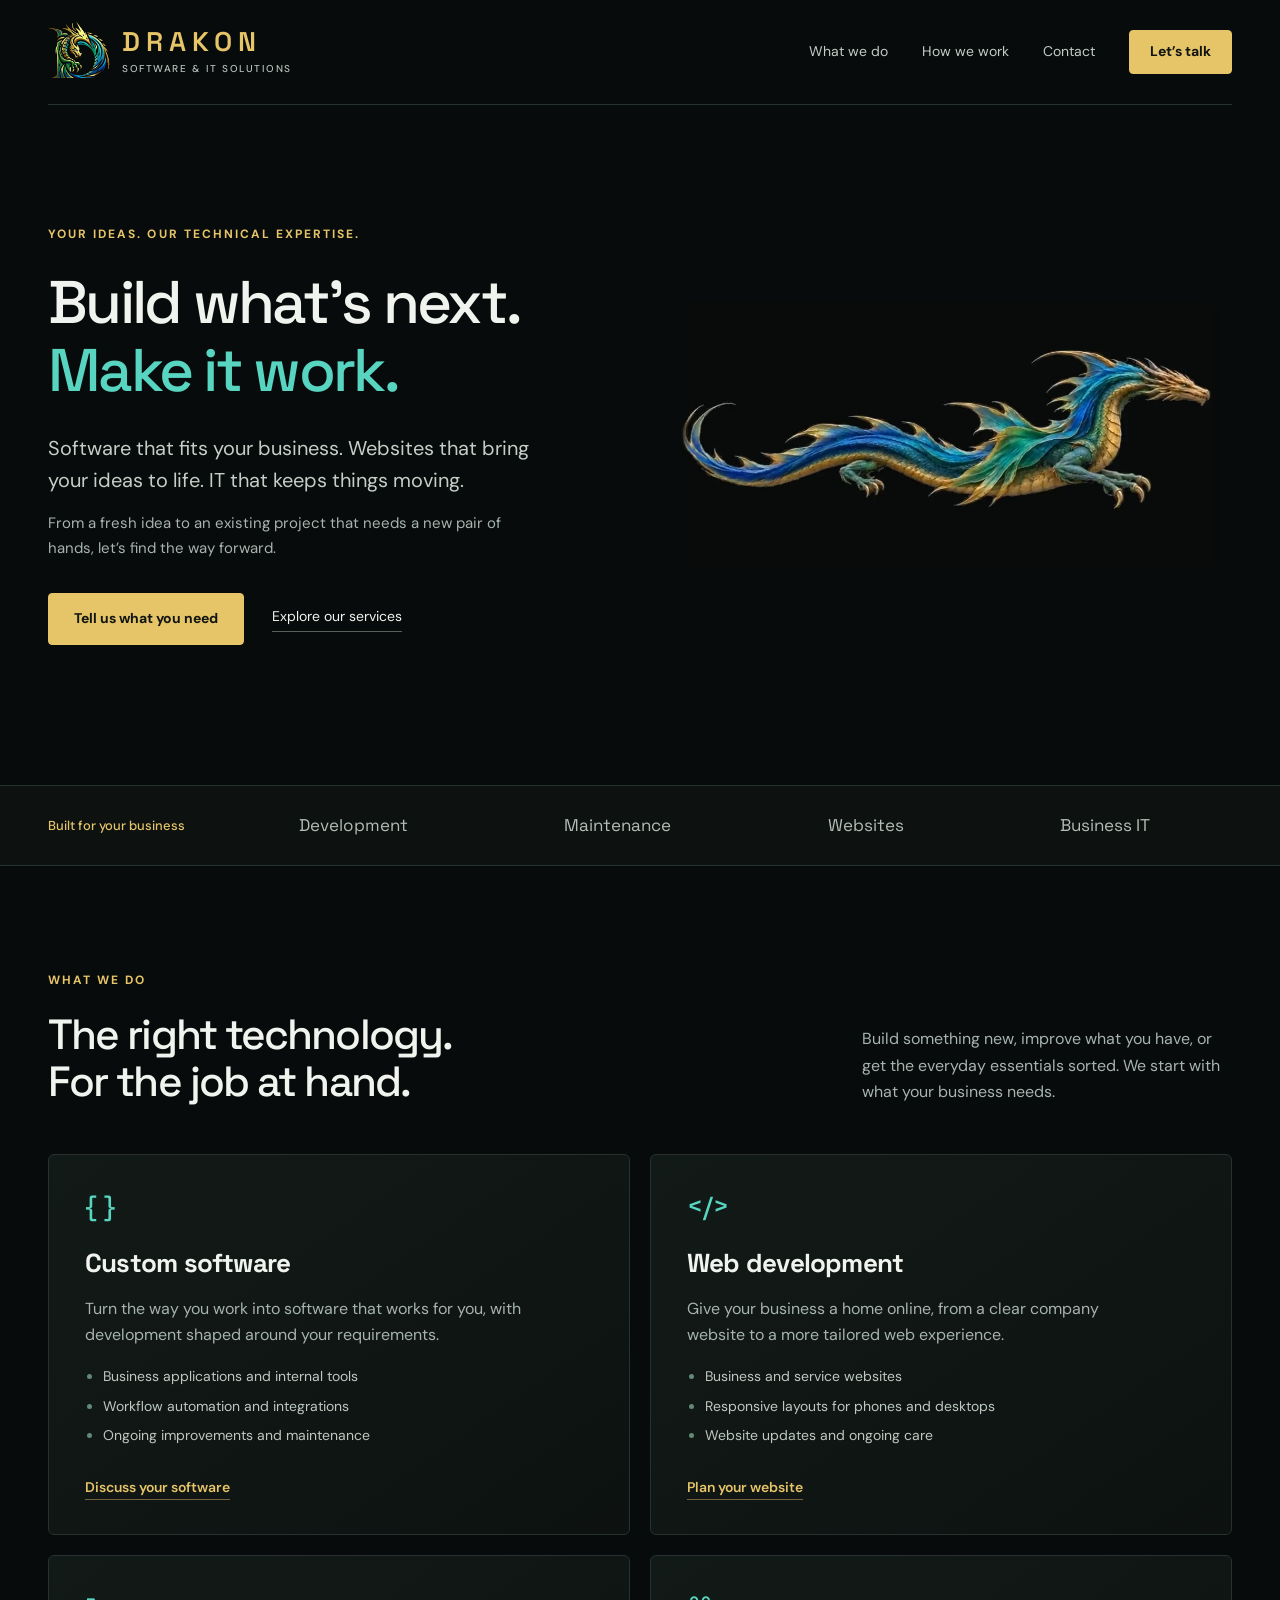
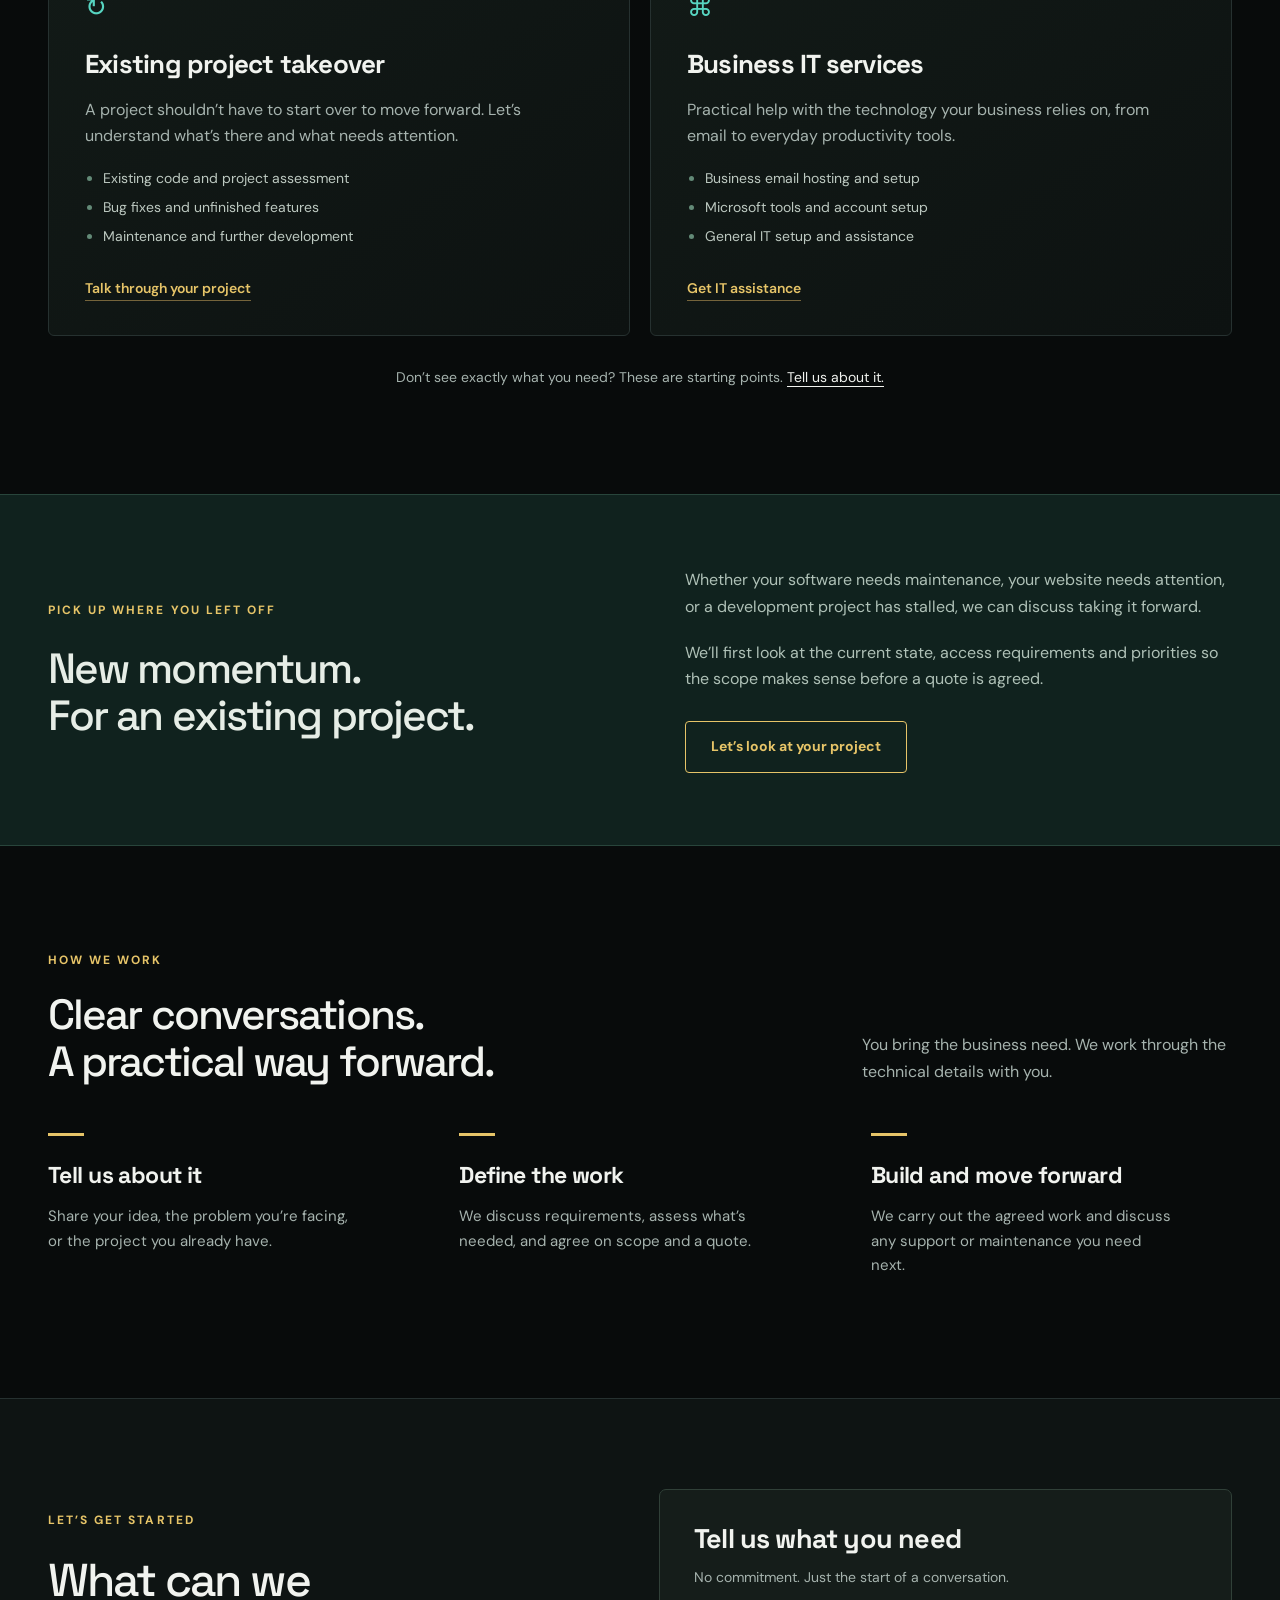
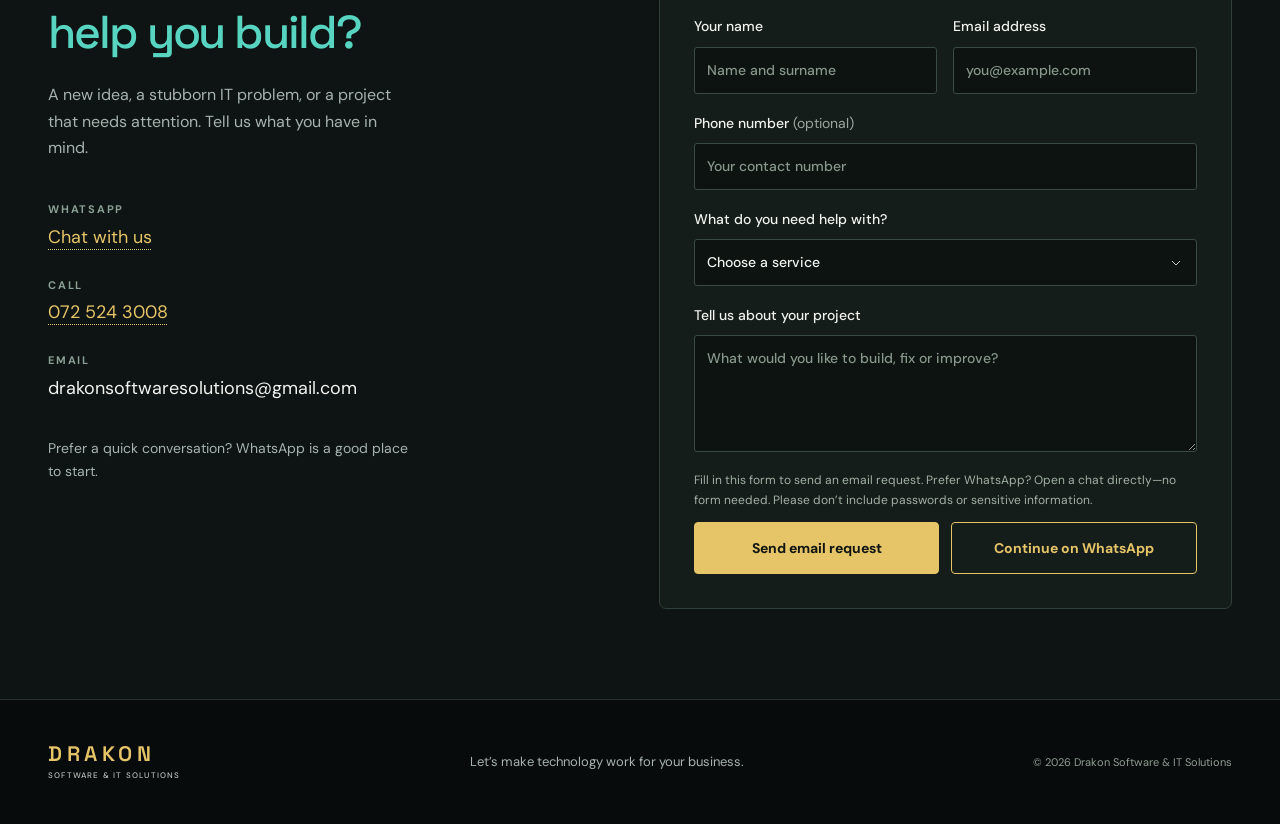
==== commit 7cd13005: "Make WhatsApp direct and highlight contact links Style chat and phone actions in gold with dotted un" ====
--- a/index.html
+++ b/index.html
@@ -5,7 +5,7 @@
   <title>Drakon Software &amp; IT Solutions | Software, Websites &amp; IT</title>
   <meta name="description" content="Custom software development, maintenance, existing project takeovers, websites and practical business IT services. Talk to Drakon about your next project.">
   <meta name="theme-color" content="#080b0b">
-  <link rel="stylesheet" href="styles.css?v=contact3"><script src="app.js?v=contact3" defer></script><script type="module" src="dragon-video.js?v=3"></script>
+  <link rel="stylesheet" href="styles.css?v=contact4"><script src="app.js?v=contact4" defer></script><script type="module" src="dragon-video.js?v=3"></script>
 </head>
 <body>
   <a class="skip" href="#main">Skip to content</a>
@@ -21,8 +21,8 @@
     </div><p class="services-note">Don’t see exactly what you need? These are starting points. <a href="#quote" data-service="Something else">Tell us about it.</a></p></section>
     <section class="takeover"><div class="wrap takeover-inner"><div><p class="eyebrow">PICK UP WHERE YOU LEFT OFF</p><h2>New momentum.<br>For an existing project.</h2></div><div><p>Whether your software needs maintenance, your website needs attention, or a development project has stalled, we can discuss taking it forward.</p><p>We’ll first look at the current state, access requirements and priorities so the scope makes sense before a quote is agreed.</p><a class="button outline" href="#quote" data-service="Existing project takeover">Let’s look at your project</a></div></div></section>
     <section class="wrap section" id="approach"><div class="section-heading"><div><p class="eyebrow">HOW WE WORK</p><h2>Clear conversations.<br>A practical way forward.</h2></div><p>You bring the business need. We work through the technical details with you.</p></div><div class="steps"><article><span class="step-line"></span><h3>Tell us about it</h3><p>Share your idea, the problem you’re facing, or the project you already have.</p></article><article><span class="step-line"></span><h3>Define the work</h3><p>We discuss requirements, assess what’s needed, and agree on scope and a quote.</p></article><article><span class="step-line"></span><h3>Build and move forward</h3><p>We carry out the agreed work and discuss any support or maintenance you need next.</p></article></div></section>
-    <section class="contact-section" id="contact"><div class="wrap contact-layout"><div class="contact-copy"><p class="eyebrow">LET’S GET STARTED</p><h2>What can we<br><span>help you build?</span></h2><p>A new idea, a stubborn IT problem, or a project that needs attention. Tell us what you have in mind.</p><div class="contact-links"><a href="https://wa.me/27725243008" target="_blank" rel="noopener noreferrer"><span>WHATSAPP</span>Chat with us</a><a href="tel:+27725243008"><span>CALL</span>072 524 3008</a><a href="mailto:drakonsoftwaresolutions@gmail.com"><span>EMAIL</span>drakonsoftwaresolutions@gmail.com</a></div><p class="contact-note">Prefer a quick conversation? WhatsApp is a good place to start.</p></div>
-    <form id="quote" class="quote-form" data-email-endpoint="https://formspree.io/f/xaeokgon"><div class="spam-trap" aria-hidden="true"><label>Leave this field empty<input name="_gotcha" type="text" tabindex="-1" autocomplete="off"></label></div><h3>Tell us what you need</h3><p>No commitment. Just the start of a conversation.</p><div class="form-row"><label>Your name<input name="name" autocomplete="name" required maxlength="100" placeholder="Name and surname"></label><label>Email address<input type="email" name="email" autocomplete="email" required maxlength="200" placeholder="you@example.com"></label></div><label>Phone number <span class="optional">(optional)</span><input type="tel" name="phone" autocomplete="tel" maxlength="40" placeholder="Your contact number"></label><label>What do you need help with?<select name="service" required><option value="">Choose a service</option>Custom software development</option><option>Software maintenance</option><option>Existing project takeover</option><option>Website development</option><option>Business IT services</option><option>Something else</option></select></label><label>Tell us about your project<textarea name="details" required minlength="10" maxlength="5000" rows="4" placeholder="What would you like to build, fix or improve?"></textarea></label><p class="form-note">Email sends your request directly through Formspree. WhatsApp opens a message for you to review and send. Please don’t include passwords or sensitive information.</p><div class="enquiry-actions"><button class="button submit" type="submit" name="channel" value="email">Send email request</button><button class="button outline whatsapp-submit" type="submit" name="channel" value="whatsapp">Continue on WhatsApp</button></div><p class="form-status" role="status" aria-live="polite"></p></form></div></section>
+    <section class="contact-section" id="contact"><div class="wrap contact-layout"><div class="contact-copy"><p class="eyebrow">LET’S GET STARTED</p><h2>What can we<br><span>help you build?</span></h2><p>A new idea, a stubborn IT problem, or a project that needs attention. Tell us what you have in mind.</p><div class="contact-links"><a href="https://wa.me/27725243008" target="_blank" rel="noopener noreferrer"><span>WHATSAPP</span><span class="contact-action">Chat with us</span></a><a href="tel:+27725243008" aria-label="Call Drakon on 072 524 3008"><span>CALL</span><span class="contact-action">072 524 3008</span></a><a href="mailto:drakonsoftwaresolutions@gmail.com"><span>EMAIL</span>drakonsoftwaresolutions@gmail.com</a></div><p class="contact-note">Prefer a quick conversation? WhatsApp is a good place to start.</p></div>
+    <form id="quote" class="quote-form" data-email-endpoint="https://formspree.io/f/xaeokgon"><div class="spam-trap" aria-hidden="true"><label>Leave this field empty<input name="_gotcha" type="text" tabindex="-1" autocomplete="off"></label></div><h3>Tell us what you need</h3><p>No commitment. Just the start of a conversation.</p><div class="form-row"><label>Your name<input name="name" autocomplete="name" required maxlength="100" placeholder="Name and surname"></label><label>Email address<input type="email" name="email" autocomplete="email" required maxlength="200" placeholder="you@example.com"></label></div><label>Phone number <span class="optional">(optional)</span><input type="tel" name="phone" autocomplete="tel" maxlength="40" placeholder="Your contact number"></label><label>What do you need help with?<select name="service" required><option value="">Choose a service</option>Custom software development</option><option>Software maintenance</option><option>Existing project takeover</option><option>Website development</option><option>Business IT services</option><option>Something else</option></select></label><label>Tell us about your project<textarea name="details" required minlength="10" maxlength="5000" rows="4" placeholder="What would you like to build, fix or improve?"></textarea></label><p class="form-note">Fill in this form to send an email request. Prefer WhatsApp? Open a chat directly—no form needed. Please don’t include passwords or sensitive information.</p><div class="enquiry-actions"><button class="button submit" type="submit" name="channel" value="email">Send email request</button><a class="button outline whatsapp-submit" href="https://wa.me/27725243008" target="_blank" rel="noopener noreferrer">Continue on WhatsApp</a></div><p class="form-status" role="status" aria-live="polite"></p></form></div></section>
   </main>
   <footer class="wrap footer"><a class="wordmark" href="#">DRAKON<span>SOFTWARE &amp; IT SOLUTIONS</span></a><p>Let’s make technology work for your business.</p><span>© <span id="year">2026</span> Drakon Software &amp; IT Solutions</span></footer>
 </body></html>
--- a/styles.css
+++ b/styles.css
@@ -60,3 +60,6 @@
 .enquiry-actions{display:grid;grid-template-columns:1fr 1fr;gap:12px;margin-top:12px}
 .enquiry-actions .button{width:100%;margin:0;padding-inline:12px}
 @media(max-width:450px){.enquiry-actions{grid-template-columns:1fr}}
+
+.contact-links .contact-action{display:inline;color:var(--gold);font:inherit;letter-spacing:normal;margin:0;text-decoration-line:underline;text-decoration-style:dotted;text-decoration-thickness:1px;text-underline-offset:6px}
+.contact-links a:hover .contact-action,.contact-links a:focus-visible .contact-action{text-decoration-style:solid;color:#f4d788}
